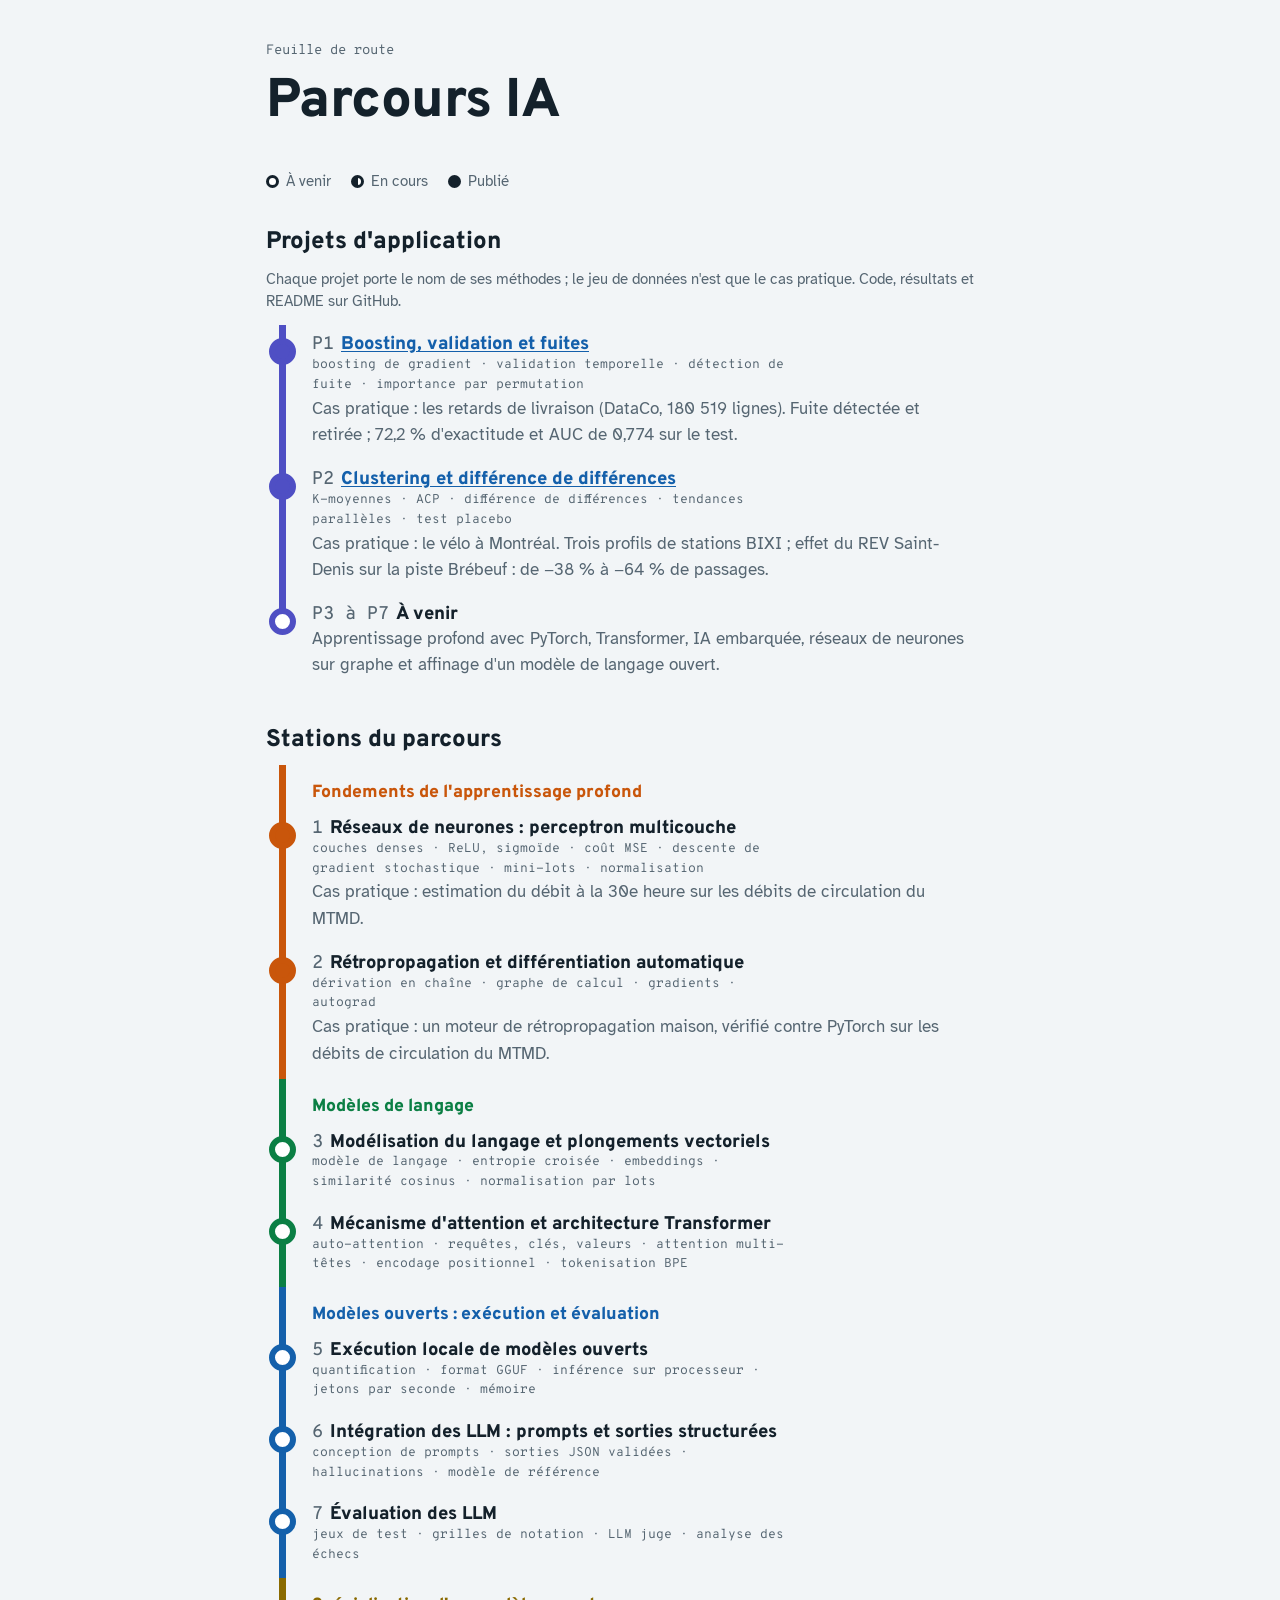
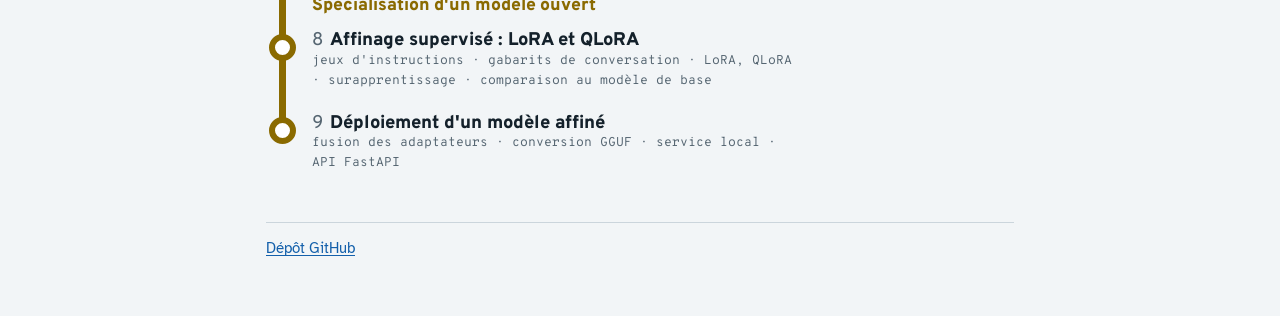
==== docs/index.html @ ceec2344 "Site : section Projets d'application (P1, P2) sur la page d'accueil" ====
<!doctype html>
<html lang="fr">
<head>
<meta charset="utf-8">
<meta name="viewport" content="width=device-width, initial-scale=1, viewport-fit=cover">
<title>Parcours IA d'Akram Bouznad</title>
<meta name="description" content="Feuille de route en intelligence artificielle : des réseaux de neurones à l'affinage d'un modèle de langage ouvert, avec des cas pratiques.">
<link rel="preconnect" href="https://fonts.googleapis.com">
<link rel="preconnect" href="https://fonts.gstatic.com" crossorigin>
<link rel="stylesheet" href="https://fonts.googleapis.com/css2?family=Atkinson+Hyperlegible:wght@400;700&family=Overpass:wght@800&family=Overpass+Mono:wght@500&display=swap">
<link rel="stylesheet" href="style.css">
</head>
<body>
<main class="page">
  <header>
    <p class="surtitre">Feuille de route</p>
    <h1>Parcours IA</h1>
  </header>

  <div class="legende">
    <span><i class="pastille"></i> À venir</span>
    <span><i class="pastille en-cours"></i> En cours</span>
    <span><i class="pastille publiee"></i> Publié</span>
  </div>

  <section class="bloc" aria-labelledby="projets-titre">
    <h2 id="projets-titre">Projets d'application</h2>
    <p class="note">Chaque projet porte le nom de ses méthodes ; le jeu de données n'est que le cas pratique. Code, résultats et README sur GitHub.</p>
    <ol class="plan">
      <li class="station ligne-projets publiee"><span class="point"></span>
        <h3><span class="numero">P1</span><a href="https://github.com/akrambouznad789-cyber/roadmap-ia/tree/main/projets/P1-boosting-validation">Boosting, validation et fuites</a></h3>
        <p class="notions">boosting de gradient · validation temporelle · détection de fuite · importance par permutation</p>
        <p>Cas pratique : les retards de livraison (DataCo, 180 519 lignes). Fuite détectée et retirée ; 72,2 % d'exactitude et AUC de 0,774 sur le test.</p>
      </li>
      <li class="station ligne-projets publiee"><span class="point"></span>
        <h3><span class="numero">P2</span><a href="https://github.com/akrambouznad789-cyber/roadmap-ia/tree/main/projets/P2-clustering-did">Clustering et différence de différences</a></h3>
        <p class="notions">K-moyennes · ACP · différence de différences · tendances parallèles · test placebo</p>
        <p>Cas pratique : le vélo à Montréal. Trois profils de stations BIXI ; effet du REV Saint-Denis sur la piste Brébeuf : de −38 % à −64 % de passages.</p>
      </li>
      <li class="station ligne-projets"><span class="point"></span>
        <h3><span class="numero">P3 à P7</span>À venir</h3>
        <p>Apprentissage profond avec PyTorch, Transformer, IA embarquée, réseaux de neurones sur graphe et affinage d'un modèle de langage ouvert.</p>
      </li>
    </ol>
  </section>

  <section class="bloc" aria-labelledby="stations-titre">
    <h2 id="stations-titre">Stations du parcours</h2>

  <ol class="plan">
    <li class="nom-ligne ligne-orange"><h2>Fondements de l'apprentissage profond</h2></li>
    <li class="station ligne-orange publiee"><span class="point"></span>
      <h3><span class="numero">1</span>Réseaux de neurones : perceptron multicouche</h3>
      <p class="notions">couches denses · ReLU, sigmoïde · coût MSE · descente de gradient stochastique · mini-lots · normalisation</p>
      <p>Cas pratique : estimation du débit à la 30e heure sur les débits de circulation du MTMD.</p>
    </li>
    <li class="station ligne-orange publiee"><span class="point"></span>
      <h3><span class="numero">2</span>Rétropropagation et différentiation automatique</h3>
      <p class="notions">dérivation en chaîne · graphe de calcul · gradients · autograd</p>
      <p>Cas pratique : un moteur de rétropropagation maison, vérifié contre PyTorch sur les débits de circulation du MTMD.</p>
    </li>

    <li class="nom-ligne ligne-verte"><h2>Modèles de langage</h2></li>
    <li class="station ligne-verte"><span class="point"></span>
      <h3><span class="numero">3</span>Modélisation du langage et plongements vectoriels</h3>
      <p class="notions">modèle de langage · entropie croisée · embeddings · similarité cosinus · normalisation par lots</p>
    </li>
    <li class="station ligne-verte"><span class="point"></span>
      <h3><span class="numero">4</span>Mécanisme d'attention et architecture Transformer</h3>
      <p class="notions">auto-attention · requêtes, clés, valeurs · attention multi-têtes · encodage positionnel · tokenisation BPE</p>
    </li>

    <li class="nom-ligne ligne-bleue"><h2>Modèles ouverts : exécution et évaluation</h2></li>
    <li class="station ligne-bleue"><span class="point"></span>
      <h3><span class="numero">5</span>Exécution locale de modèles ouverts</h3>
      <p class="notions">quantification · format GGUF · inférence sur processeur · jetons par seconde · mémoire</p>
    </li>
    <li class="station ligne-bleue"><span class="point"></span>
      <h3><span class="numero">6</span>Intégration des LLM : prompts et sorties structurées</h3>
      <p class="notions">conception de prompts · sorties JSON validées · hallucinations · modèle de référence</p>
    </li>
    <li class="station ligne-bleue"><span class="point"></span>
      <h3><span class="numero">7</span>Évaluation des LLM</h3>
      <p class="notions">jeux de test · grilles de notation · LLM juge · analyse des échecs</p>
    </li>

    <li class="nom-ligne ligne-jaune"><h2>Spécialisation d'un modèle ouvert</h2></li>
    <li class="station ligne-jaune"><span class="point"></span>
      <h3><span class="numero">8</span>Affinage supervisé : LoRA et QLoRA</h3>
      <p class="notions">jeux d'instructions · gabarits de conversation · LoRA, QLoRA · surapprentissage · comparaison au modèle de base</p>
    </li>
    <li class="station ligne-jaune"><span class="point"></span>
      <h3><span class="numero">9</span>Déploiement d'un modèle affiné</h3>
      <p class="notions">fusion des adaptateurs · conversion GGUF · service local · API FastAPI</p>
    </li>
  </ol>
  </section>

  <footer>
    <p><a href="https://github.com/akrambouznad789-cyber/roadmap-ia">Dépôt GitHub</a></p>
  </footer>
</main>
</body>
</html>
---- docs/style.css ----
/* Un plan de métro vertical : chaque station est une parcelle, chaque ligne une famille de notions. */
:root {
  --fond: #F2F5F7;
  --surface: #FFFFFF;
  --encre: #14212B;
  --discret: #566672;
  --filet: #CBD5DC;
  --ligne-depart: #566672;
  --ligne-orange: #C9560B;
  --ligne-verte: #0B7F44;
  --ligne-bleue: #1460AB;
  --ligne-jaune: #8A6A00;
  --ligne-projets: #4F4FC4;
  --titre: "Overpass", "Arial Narrow", Arial, sans-serif;
  --texte: "Atkinson Hyperlegible", "Segoe UI", Arial, sans-serif;
  --chasse-fixe: "Overpass Mono", Consolas, monospace;
  /* Deux séries de graphique, validées pour les daltonismes dans les deux thèmes. */
  --serie-1: #1460AB;
  --serie-2: #C9560B;
  color-scheme: light;
}
@media (prefers-color-scheme: dark) {
  :root {
    --fond: #0F171D;
    --surface: #18232B;
    --encre: #E7EEF2;
    --discret: #A1B1BC;
    --filet: #33434F;
    --ligne-depart: #A1B1BC;
    --ligne-orange: #F08A3E;
    --ligne-verte: #3FBF7F;
    --ligne-bleue: #6AA9E9;
    --ligne-jaune: #D9B341;
    --ligne-projets: #9C9CF2;
    --serie-1: #5592D2;
    --serie-2: #D97628;
    color-scheme: dark;
  }
}
* { box-sizing: border-box; }
body {
  margin: 0;
  background: var(--fond);
  color: var(--encre);
  font-family: var(--texte);
  font-size: 17px;
  line-height: 1.55;
}
.page {
  max-width: 780px;
  margin: 0 auto;
  padding: 40px max(16px, env(safe-area-inset-right, 0px)) 56px max(16px, env(safe-area-inset-left, 0px));
  display: grid;
  gap: 36px;
}
.page > * { min-width: 0; }
h1, h2, h3 { font-family: var(--titre); font-weight: 800; line-height: 1.12; margin: 0; text-wrap: balance; }
h1 { font-size: clamp(2.3rem, 7vw, 3.4rem); letter-spacing: -0.01em; }
h2 { font-size: 1.5rem; }
h3 { font-size: 1.15rem; }
p { margin: 0; }
a { color: var(--ligne-bleue); text-underline-offset: 2px; }
a:focus-visible { outline: 3px solid var(--ligne-bleue); outline-offset: 2px; }
header { display: grid; gap: 12px; }
.surtitre { font-family: var(--chasse-fixe); font-size: 0.85rem; color: var(--discret); }
.chapeau { font-size: 1.18rem; max-width: 60ch; }

.legende { display: flex; flex-wrap: wrap; gap: 8px 20px; color: var(--discret); font-size: 0.92rem; }
.legende span { display: inline-flex; gap: 7px; align-items: center; }
.pastille { width: 13px; height: 13px; border-radius: 50%; border: 3px solid var(--encre); background: var(--surface); }
.pastille.en-cours { background: linear-gradient(90deg, var(--encre) 50%, var(--surface) 50%); }
.pastille.publiee { background: var(--encre); }

.plan { list-style: none; margin: 0; padding: 0; }
.plan li { position: relative; padding-left: 46px; --ligne: var(--ligne-depart); }
.plan li::before { content: ""; position: absolute; left: 13px; top: 0; bottom: 0; width: 7px; background: var(--ligne); }
.plan li:last-child::before { bottom: auto; height: 26px; }
.plan .ligne-orange { --ligne: var(--ligne-orange); }
.plan .ligne-verte { --ligne: var(--ligne-verte); }
.plan .ligne-bleue { --ligne: var(--ligne-bleue); }
.plan .ligne-jaune { --ligne: var(--ligne-jaune); }
.plan .ligne-projets { --ligne: var(--ligne-projets); }
.bloc { display: grid; gap: 12px; }
.nom-ligne { padding-block: 18px 6px; }
.nom-ligne h2 { font-size: 1.1rem; color: var(--ligne); }
.station { padding-block: 10px 12px; }
.point {
  position: absolute; left: 3px; top: 13px; width: 27px; height: 27px;
  border-radius: 50%; border: 6px solid var(--ligne); background: var(--surface);
}
.station.en-cours .point { background: linear-gradient(90deg, var(--ligne) 50%, var(--surface) 50%); }
.station.publiee .point { background: var(--ligne); }
.numero { font-family: var(--chasse-fixe); font-weight: 500; color: var(--discret); margin-right: 7px; }
.station p { color: var(--discret); max-width: 60ch; }
.etat { font-family: var(--chasse-fixe); font-size: 0.78rem; }
.station .notions { font-family: var(--chasse-fixe); font-size: 0.8rem; }

.parcelle section { display: grid; gap: 10px; }
.parcelle section > * { min-width: 0; }
.parcelle h2 .numero { font-size: 1rem; }
.parcelle h3 { margin-top: 10px; }

/* Composants des pages de parcelle : figures, graphiques, tableaux, encadrés. */
figure { margin: 0; display: grid; gap: 8px; min-width: 0; }
figcaption, .note { color: var(--discret); font-size: 0.92rem; }
.defile { overflow-x: auto; }
.defile svg { display: block; width: 100%; min-width: 520px; height: auto; color: var(--encre); }
.svg-texte { font-family: var(--chasse-fixe); font-size: 13px; fill: currentColor; }
.svg-titre { font-family: var(--titre); font-weight: 800; font-size: 15px; fill: currentColor; }
.boite { fill: var(--surface); stroke: var(--discret); stroke-width: 1.2; }
.fleche { stroke: var(--discret); stroke-width: 1.5; }
.pointe { fill: var(--discret); }
.grille { stroke: var(--filet); stroke-width: 1; }
.barre { fill: var(--ligne-bleue); }
.courbe-serie-1, .courbe-serie-2 { fill: none; stroke-width: 2; }
.courbe-serie-1 { stroke: var(--serie-1); }
.courbe-serie-2 { stroke: var(--serie-2); stroke-dasharray: 6 4; }
.point-serie-1, .point-serie-2 { stroke: var(--fond); stroke-width: 2; }
.point-serie-1 { fill: var(--serie-1); }
.point-serie-2 { fill: var(--serie-2); }
.legende i.serie-1, .legende i.serie-2 { width: 18px; height: 3px; border-radius: 2px; }
.legende i.serie-1 { background: var(--serie-1); }
.legende i.serie-2 { background: repeating-linear-gradient(90deg, var(--serie-2) 0 6px, transparent 6px 10px); }
.bascule { display: flex; flex-wrap: wrap; gap: 8px; }
.bascule button { font: inherit; font-size: 0.95rem; padding: 6px 14px; border: 1px solid var(--filet); border-radius: 4px; background: var(--surface); color: var(--encre); cursor: pointer; }
.bascule button[aria-pressed="true"] { background: var(--encre); color: var(--fond); border-color: var(--encre); }
.bascule button:focus-visible, details summary:focus-visible { outline: 3px solid var(--ligne-bleue); outline-offset: 2px; }
.tableau { width: 100%; border-collapse: collapse; font-size: 0.95rem; }
.tableau th { font-family: var(--chasse-fixe); font-weight: 500; font-size: 0.8rem; color: var(--discret); text-align: left; padding: 5px 12px 5px 0; border-bottom: 1px solid var(--filet); }
.tableau td { padding: 6px 12px 6px 0; border-bottom: 1px solid var(--filet); }
.tableau .nombre { text-align: right; font-variant-numeric: tabular-nums; white-space: nowrap; }
.encadre { background: var(--surface); border: 1px solid var(--filet); border-radius: 4px; padding: 13px 15px; display: grid; gap: 8px; }
.etiquette { font-family: var(--chasse-fixe); font-size: 0.8rem; color: var(--discret); text-transform: uppercase; letter-spacing: 0.05em; }
code { font-family: var(--chasse-fixe); font-size: 0.9em; overflow-wrap: anywhere; }
details summary { cursor: pointer; color: var(--ligne-bleue); }
.retour { font-size: 0.95rem; }
footer { color: var(--discret); font-size: 0.92rem; border-top: 1px solid var(--filet); padding-top: 14px; display: grid; gap: 6px; }
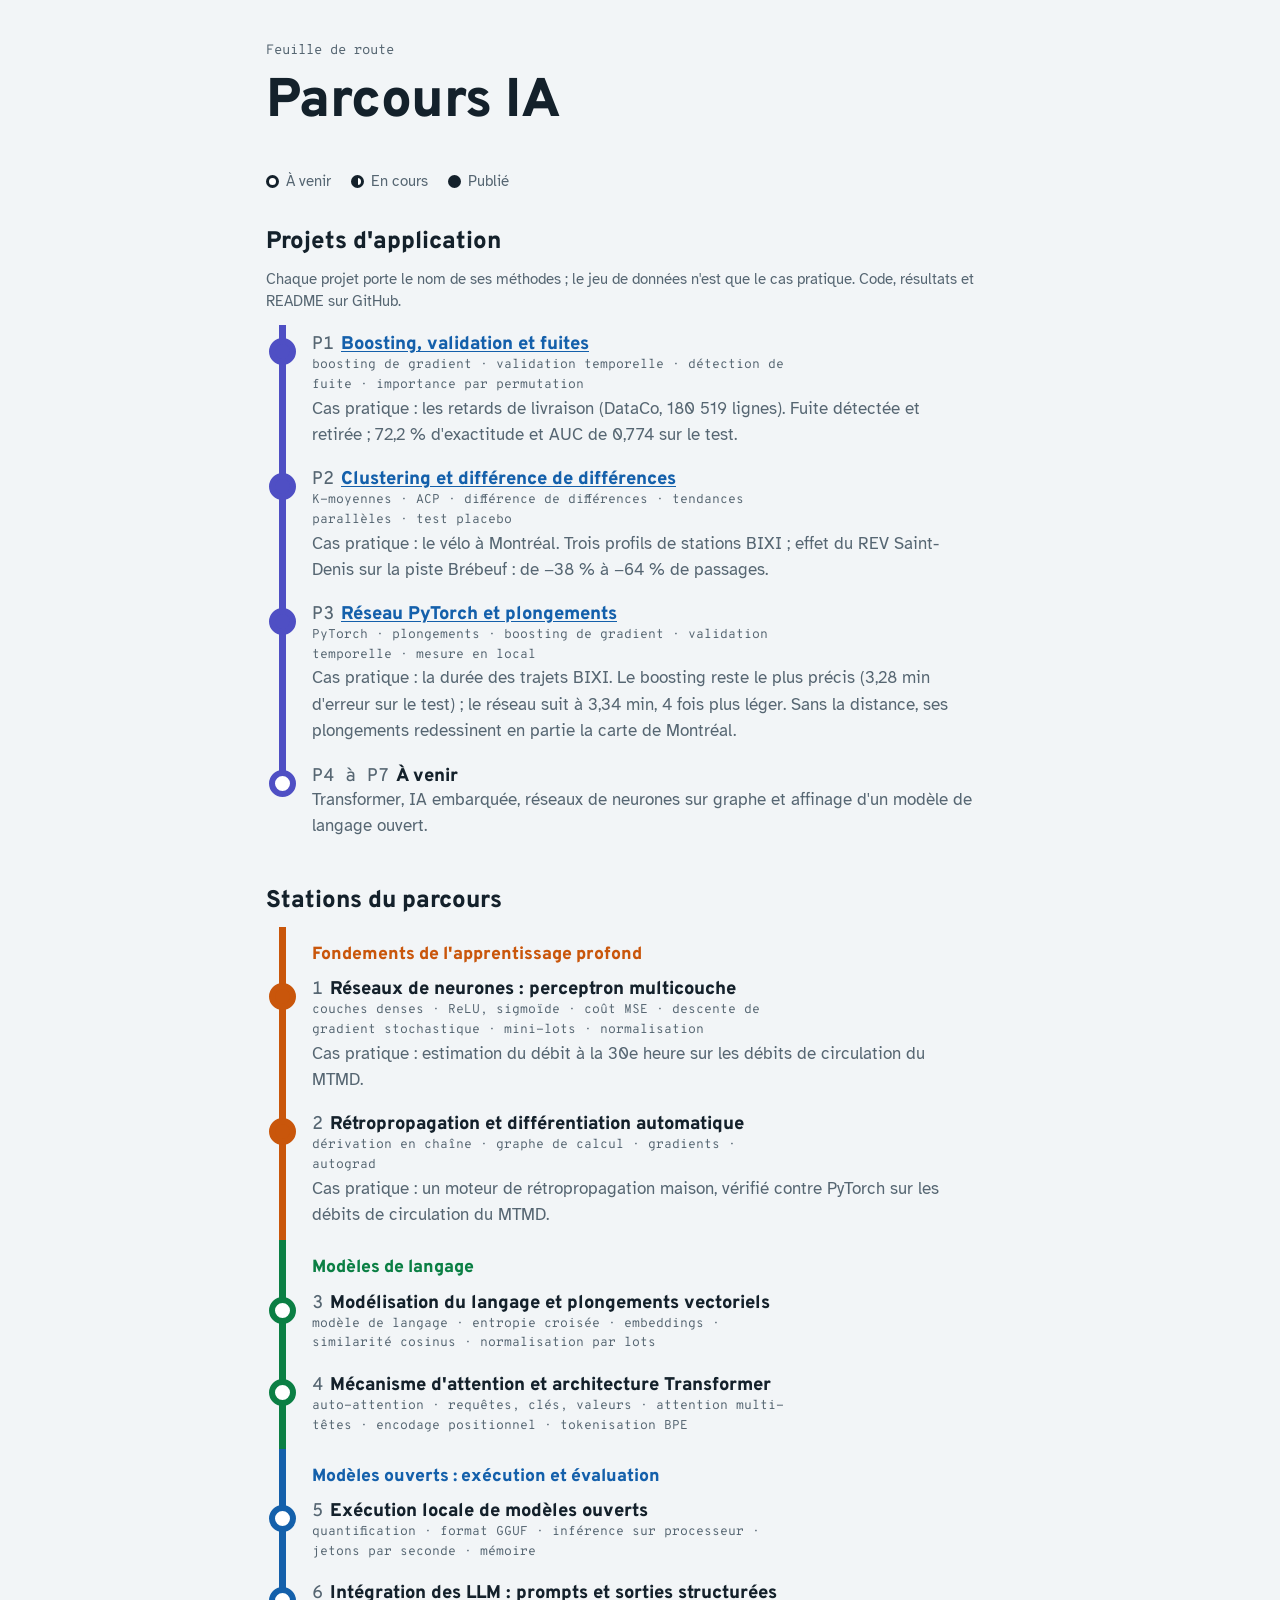
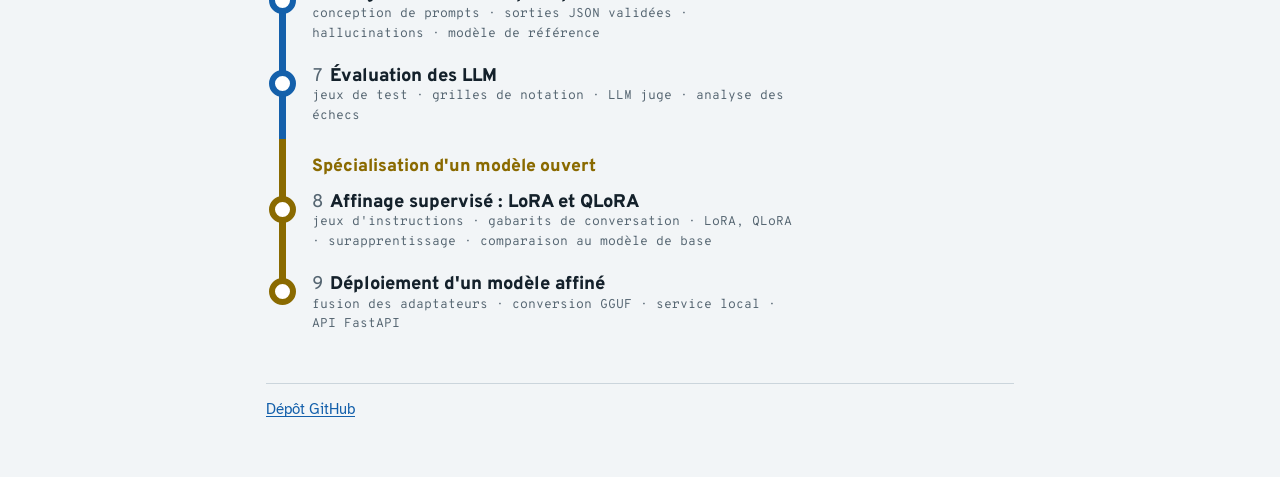
==== commit 7be429fb: "P3 : réseau PyTorch et plongements sur la durée des trajets BIXI Durée des trajets BIXI 2025 : règle" ====
--- a/docs/index.html
+++ b/docs/index.html
@@ -37,9 +37,14 @@
         <p class="notions">K-moyennes · ACP · différence de différences · tendances parallèles · test placebo</p>
         <p>Cas pratique : le vélo à Montréal. Trois profils de stations BIXI ; effet du REV Saint-Denis sur la piste Brébeuf : de −38 % à −64 % de passages.</p>
       </li>
+      <li class="station ligne-projets publiee"><span class="point"></span>
+        <h3><span class="numero">P3</span><a href="https://github.com/akrambouznad789-cyber/roadmap-ia/tree/main/projets/P3-pytorch-plongements">Réseau PyTorch et plongements</a></h3>
+        <p class="notions">PyTorch · plongements · boosting de gradient · validation temporelle · mesure en local</p>
+        <p>Cas pratique : la durée des trajets BIXI. Le boosting reste le plus précis (3,28 min d'erreur sur le test) ; le réseau suit à 3,34 min, 4 fois plus léger. Sans la distance, ses plongements redessinent en partie la carte de Montréal.</p>
+      </li>
       <li class="station ligne-projets"><span class="point"></span>
-        <h3><span class="numero">P3 à P7</span>À venir</h3>
-        <p>Apprentissage profond avec PyTorch, Transformer, IA embarquée, réseaux de neurones sur graphe et affinage d'un modèle de langage ouvert.</p>
+        <h3><span class="numero">P4 à P7</span>À venir</h3>
+        <p>Transformer, IA embarquée, réseaux de neurones sur graphe et affinage d'un modèle de langage ouvert.</p>
       </li>
     </ol>
   </section>
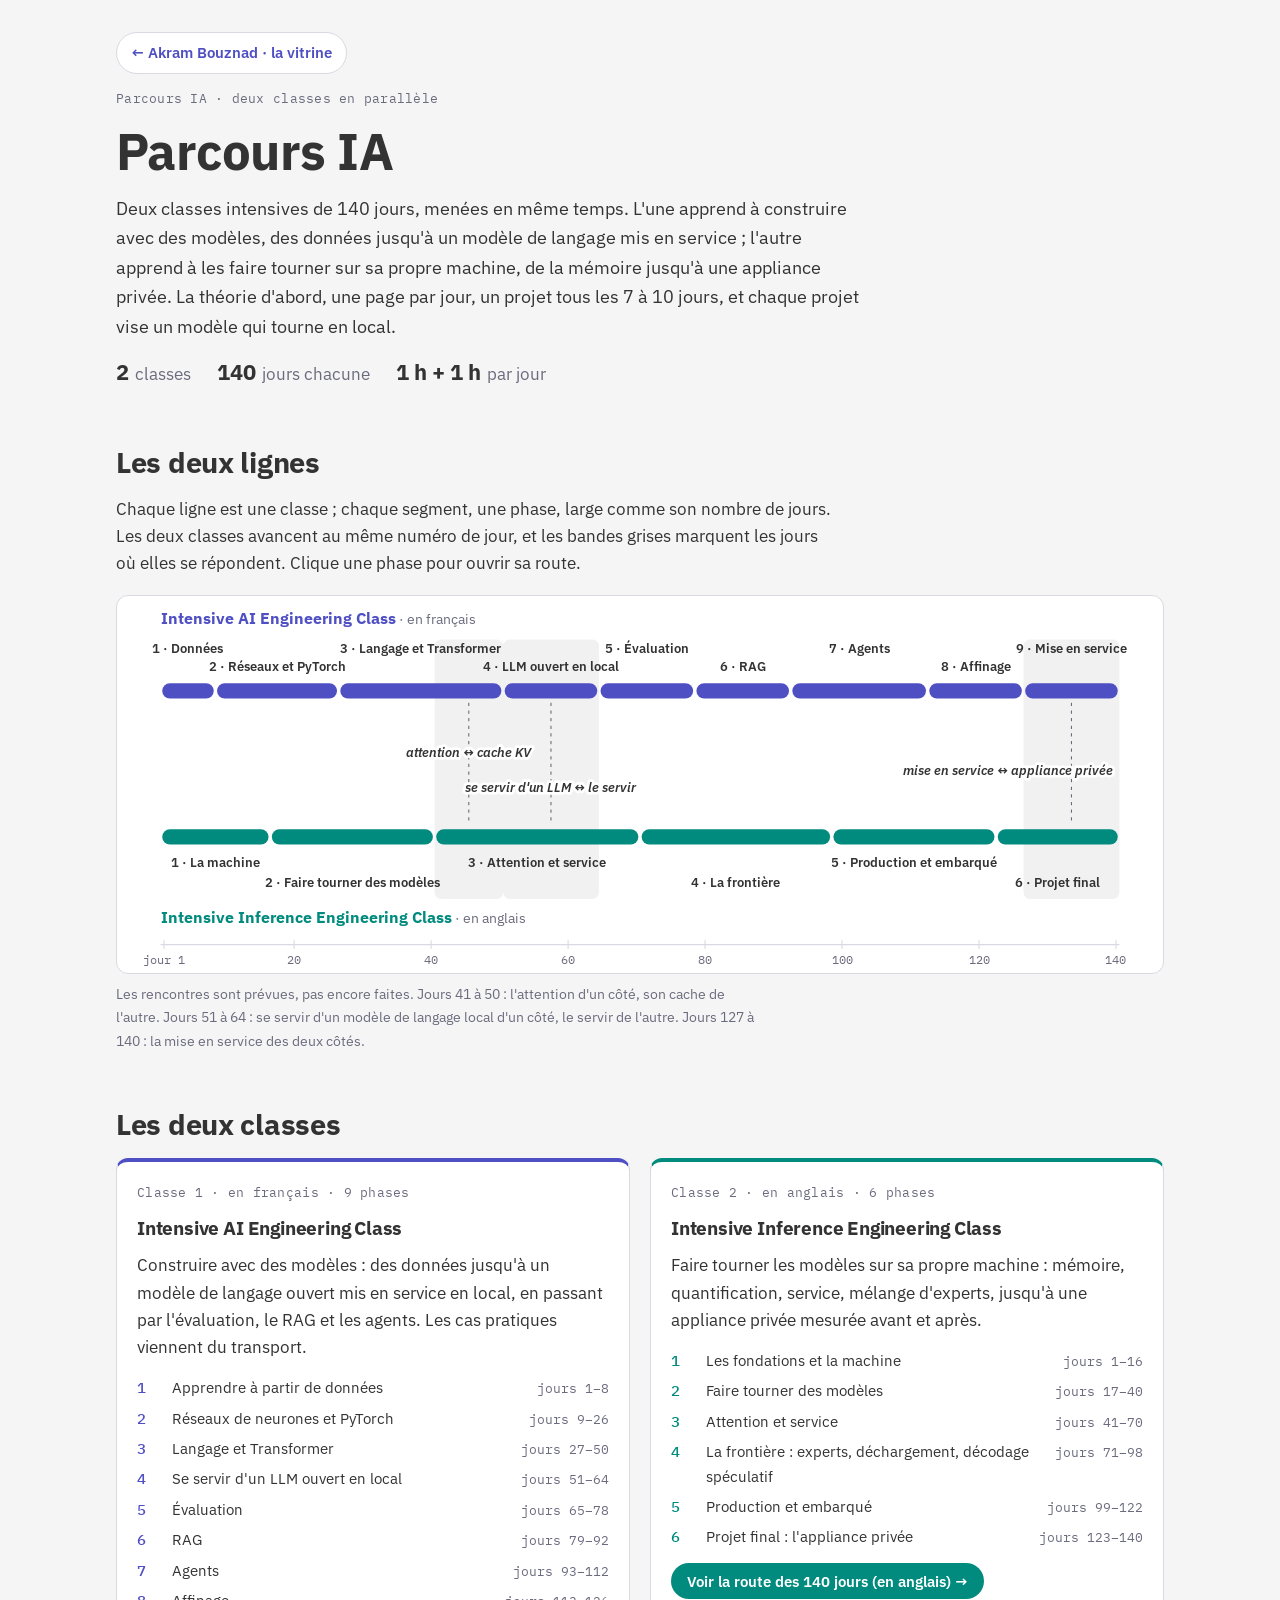
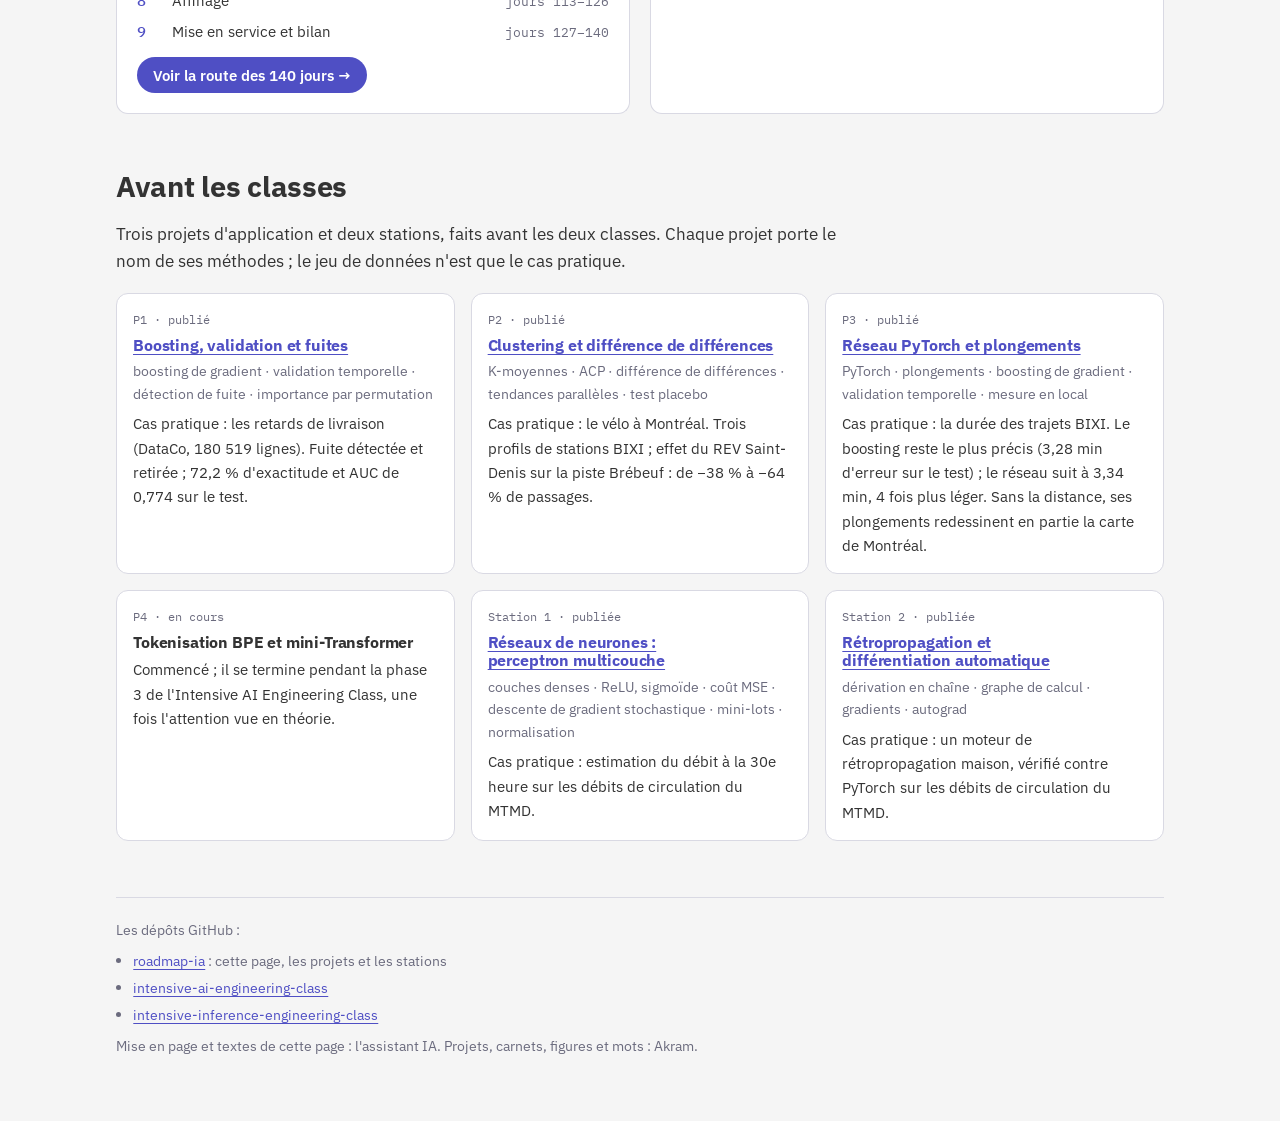
==== commit c5d9aff5: "Hub page for the two intensive classes, link to the showcase site, push guard that checks the target" ====
--- a/docs/index.html
+++ b/docs/index.html
@@ -3,107 +3,344 @@
 <head>
 <meta charset="utf-8">
 <meta name="viewport" content="width=device-width, initial-scale=1, viewport-fit=cover">
-<title>Parcours IA d'Akram Bouznad</title>
-<meta name="description" content="Feuille de route en intelligence artificielle : des réseaux de neurones à l'affinage d'un modèle de langage ouvert, avec des cas pratiques.">
+<title>Parcours IA</title>
+<meta name="description" content="Deux classes intensives de 140 jours menées en parallèle : construire avec des modèles d'IA, et les faire tourner sur sa propre machine. La théorie d'abord, une page par jour.">
 <link rel="preconnect" href="https://fonts.googleapis.com">
 <link rel="preconnect" href="https://fonts.gstatic.com" crossorigin>
-<link rel="stylesheet" href="https://fonts.googleapis.com/css2?family=Atkinson+Hyperlegible:wght@400;700&family=Overpass:wght@800&family=Overpass+Mono:wght@500&display=swap">
-<link rel="stylesheet" href="style.css">
+<link rel="stylesheet" href="https://fonts.googleapis.com/css2?family=IBM+Plex+Mono:wght@400;500&family=IBM+Plex+Sans:wght@400;600;700&display=swap">
+<style>
+/* Page d'accueil du parcours : deux lignes parallèles, une par classe, comme la ligne de l'atlas.
+   Charte « Quiet Light indigo » ; la classe IA prend l'indigo (série 1), la classe Inférence la sarcelle (série 3). */
+:root {
+  --fond: #F5F5F5; --surface: #FFFFFF; --texte: #333333; --secondaire: #6B6B7E; --filet: #D9D9E3;
+  --accent: #4F4FC4; --ia: #4F4FC4; --inference: #008B7E;
+  --police-texte: "IBM Plex Sans", "Segoe UI", system-ui, sans-serif;
+  --police-code: "IBM Plex Mono", ui-monospace, Consolas, monospace;
+  color-scheme: light;
+}
+@media (prefers-color-scheme: dark) {
+  :root:not([data-theme="light"]) {
+    --fond: #1C1C24; --surface: #262632; --texte: #E6E6EE; --secondaire: #A3A3B5; --filet: #3A3A4A;
+    --accent: #9C9CF2; --ia: #7C7CE8; --inference: #2FA898; color-scheme: dark;
+  }
+}
+:root[data-theme="dark"] {
+  --fond: #1C1C24; --surface: #262632; --texte: #E6E6EE; --secondaire: #A3A3B5; --filet: #3A3A4A;
+  --accent: #9C9CF2; --ia: #7C7CE8; --inference: #2FA898; color-scheme: dark;
+}
+* { box-sizing: border-box; }
+body { margin: 0; background: var(--fond); color: var(--texte); font-family: var(--police-texte); font-size: 17px; line-height: 1.6; }
+.accueil {
+  max-width: 1080px; margin: 0 auto; display: grid; gap: 56px;
+  padding-left: max(16px, env(safe-area-inset-left, 0px)); padding-right: max(16px, env(safe-area-inset-right, 0px)); padding-block: 32px 64px;
+}
+.accueil > * { min-width: 0; }
+h1, h2, h3 { margin: 0; line-height: 1.12; text-wrap: balance; letter-spacing: -0.01em; }
+h1 { font-size: clamp(2.2rem, 5vw, 3.2rem); font-weight: 700; }
+h2 { font-size: clamp(1.4rem, 2.6vw, 1.8rem); font-weight: 700; }
+h3 { font-size: 1.2rem; font-weight: 700; }
+p, ol, ul { margin: 0; }
+a { color: var(--accent); text-underline-offset: 3px; }
+a:focus-visible { outline: 3px solid var(--accent); outline-offset: 2px; }
+section { display: grid; gap: 18px; }
+section > * { min-width: 0; }
+.surtitre { font-family: var(--police-code); font-size: 0.82rem; color: var(--secondaire); letter-spacing: 0.02em; }
+.entete { display: grid; gap: 14px; }
+.liens-haut a {
+  display: inline-flex; align-items: center; min-height: 40px; padding: 8px 14px; border-radius: 999px;
+  border: 1px solid var(--filet); background: var(--surface); font-weight: 600; font-size: 0.92rem; text-decoration: none;
+}
+.chapeau { font-size: 1.15rem; max-width: 68ch; }
+.faits { display: flex; flex-wrap: wrap; gap: 6px 26px; color: var(--secondaire); }
+.faits b { color: var(--texte); font-size: 1.35rem; font-weight: 700; margin-right: 6px; font-variant-numeric: tabular-nums; }
+.explication { max-width: 72ch; }
+
+/* Les deux lignes : un schéma qui défile de côté sur téléphone plutôt que de rétrécir. */
+.carte-lignes { margin: 0; display: grid; gap: 8px; }
+.defilant { overflow-x: auto; border: 1px solid var(--filet); border-radius: 12px; background: var(--surface); }
+#deux-lignes { display: block; width: 100%; min-width: 860px; height: auto; }
+figcaption { color: var(--secondaire); font-size: 0.9rem; max-width: 80ch; }
+.zone { fill: color-mix(in oklab, var(--texte) 6%, var(--surface)); }
+.segment { stroke: none; }
+.segment.ia { fill: var(--ia); }
+.segment.inference { fill: var(--inference); }
+#deux-lignes a:hover .segment, #deux-lignes a:focus-visible .segment { stroke: var(--texte); stroke-width: 2; }
+#deux-lignes a { outline: none; }
+.titre-ligne { font: 700 15px var(--police-texte); }
+.titre-ligne.ia { fill: var(--ia); }
+.titre-ligne.inference { fill: var(--inference); }
+.langue { font: 400 13px var(--police-texte); fill: var(--secondaire); }
+.etiquette { font: 600 12px var(--police-texte); fill: var(--texte); }
+.rencontre { font: italic 600 12px var(--police-texte); fill: var(--texte); paint-order: stroke; stroke: var(--surface); stroke-width: 5px; stroke-linejoin: round; }
+.trait-rencontre { stroke: var(--secondaire); stroke-width: 1; stroke-dasharray: 3 4; }
+.axe { stroke: var(--filet); stroke-width: 1; }
+.axe-texte { font: 400 11px var(--police-code); fill: var(--secondaire); }
+
+/* Les deux classes */
+.classes { display: grid; grid-template-columns: repeat(2, minmax(0, 1fr)); gap: 20px; }
+.classe {
+  background: var(--surface); border: 1px solid var(--filet); border-top: 4px solid var(--couleur);
+  border-radius: 12px; padding: 20px; display: grid; gap: 14px; align-content: start;
+}
+.classe.ia { --couleur: var(--ia); }
+.classe.inference { --couleur: var(--inference); }
+.phases-carte { list-style: none; padding: 0; display: grid; gap: 6px; font-size: 0.95rem; }
+.phases-carte li { display: grid; grid-template-columns: 1.8em minmax(0, 1fr) auto; gap: 8px; align-items: baseline; }
+.phases-carte .num { font-family: var(--police-code); font-weight: 500; color: var(--couleur); }
+.phases-carte .jours { font-family: var(--police-code); font-size: 0.8rem; color: var(--secondaire); white-space: nowrap; }
+.bouton-classe {
+  justify-self: start; font: 600 0.95rem/1 var(--police-texte); padding: 11px 16px 10px; border-radius: 999px;
+  background: var(--couleur); color: var(--surface); text-decoration: none;
+}
+.bouton-classe:hover { filter: brightness(1.08); }
+
+/* Avant les classes */
+.avant { list-style: none; padding: 0; display: grid; grid-template-columns: repeat(auto-fit, minmax(290px, 1fr)); gap: 16px; }
+.avant li { background: var(--surface); border: 1px solid var(--filet); border-radius: 12px; padding: 16px; display: grid; gap: 6px; align-content: start; }
+.avant .etat { font-family: var(--police-code); font-size: 0.78rem; color: var(--secondaire); }
+.avant h3 { font-size: 1.02rem; }
+.avant .notions { font-size: 0.88rem; color: var(--secondaire); }
+.avant p { font-size: 0.95rem; }
+
+footer { display: grid; gap: 8px; color: var(--secondaire); font-size: 0.9rem; border-top: 1px solid var(--filet); padding-top: 20px; }
+footer ul { padding-left: 1.2em; display: grid; gap: 4px; }
+
+@media (max-width: 760px) {
+  .classes { grid-template-columns: minmax(0, 1fr); }
+  .accueil { gap: 44px; }
+}
+@media (prefers-reduced-motion: reduce) { * { transition: none !important; } }
+</style>
 </head>
 <body>
-<main class="page">
-  <header>
-    <p class="surtitre">Feuille de route</p>
+<main class="accueil">
+  <header class="entete">
+    <p class="liens-haut"><a href="https://akrambouznad789-cyber.github.io/">← Akram Bouznad · la vitrine</a></p>
+    <p class="surtitre">Parcours IA · deux classes en parallèle</p>
     <h1>Parcours IA</h1>
+    <p class="chapeau">Deux classes intensives de 140 jours, menées en même temps. L'une apprend à construire avec des modèles, des données jusqu'à un modèle de langage mis en service ; l'autre apprend à les faire tourner sur sa propre machine, de la mémoire jusqu'à une appliance privée. La théorie d'abord, une page par jour, un projet tous les 7 à 10 jours, et chaque projet vise un modèle qui tourne en local.</p>
+    <p class="faits"><span><b>2</b>classes</span><span><b>140</b>jours chacune</span><span><b>1 h + 1 h</b>par jour</span></p>
   </header>
 
-  <div class="legende">
-    <span><i class="pastille"></i> À venir</span>
-    <span><i class="pastille en-cours"></i> En cours</span>
-    <span><i class="pastille publiee"></i> Publié</span>
-  </div>
-
-  <section class="bloc" aria-labelledby="projets-titre">
-    <h2 id="projets-titre">Projets d'application</h2>
-    <p class="note">Chaque projet porte le nom de ses méthodes ; le jeu de données n'est que le cas pratique. Code, résultats et README sur GitHub.</p>
-    <ol class="plan">
-      <li class="station ligne-projets publiee"><span class="point"></span>
-        <h3><span class="numero">P1</span><a href="https://github.com/akrambouznad789-cyber/roadmap-ia/tree/main/projets/P1-boosting-validation">Boosting, validation et fuites</a></h3>
+  <section aria-labelledby="lignes-titre">
+    <h2 id="lignes-titre">Les deux lignes</h2>
+    <p class="explication">Chaque ligne est une classe ; chaque segment, une phase, large comme son nombre de jours. Les deux classes avancent au même numéro de jour, et les bandes grises marquent les jours où elles se répondent. Clique une phase pour ouvrir sa route.</p>
+    <figure class="carte-lignes">
+      <div class="defilant">
+        <svg id="deux-lignes" viewBox="0 0 960 346" role="group" aria-label="Les deux classes sur 140 jours, phase par phase, avec leurs trois rencontres prévues"></svg>
+      </div>
+      <figcaption>Les rencontres sont prévues, pas encore faites. Jours 41 à 50 : l'attention d'un côté, son cache de l'autre. Jours 51 à 64 : se servir d'un modèle de langage local d'un côté, le servir de l'autre. Jours 127 à 140 : la mise en service des deux côtés.</figcaption>
+    </figure>
+  </section>
+
+  <section aria-labelledby="classes-titre">
+    <h2 id="classes-titre">Les deux classes</h2>
+    <div class="classes" id="classes"></div>
+  </section>
+
+  <section aria-labelledby="avant-titre">
+    <h2 id="avant-titre">Avant les classes</h2>
+    <p class="explication">Trois projets d'application et deux stations, faits avant les deux classes. Chaque projet porte le nom de ses méthodes ; le jeu de données n'est que le cas pratique.</p>
+    <ul class="avant">
+      <li>
+        <p class="etat">P1 · publié</p>
+        <h3><a href="https://github.com/akrambouznad789-cyber/roadmap-ia/tree/main/projets/P1-boosting-validation">Boosting, validation et fuites</a></h3>
         <p class="notions">boosting de gradient · validation temporelle · détection de fuite · importance par permutation</p>
         <p>Cas pratique : les retards de livraison (DataCo, 180 519 lignes). Fuite détectée et retirée ; 72,2 % d'exactitude et AUC de 0,774 sur le test.</p>
       </li>
-      <li class="station ligne-projets publiee"><span class="point"></span>
-        <h3><span class="numero">P2</span><a href="https://github.com/akrambouznad789-cyber/roadmap-ia/tree/main/projets/P2-clustering-did">Clustering et différence de différences</a></h3>
+      <li>
+        <p class="etat">P2 · publié</p>
+        <h3><a href="https://github.com/akrambouznad789-cyber/roadmap-ia/tree/main/projets/P2-clustering-did">Clustering et différence de différences</a></h3>
         <p class="notions">K-moyennes · ACP · différence de différences · tendances parallèles · test placebo</p>
         <p>Cas pratique : le vélo à Montréal. Trois profils de stations BIXI ; effet du REV Saint-Denis sur la piste Brébeuf : de −38 % à −64 % de passages.</p>
       </li>
-      <li class="station ligne-projets publiee"><span class="point"></span>
-        <h3><span class="numero">P3</span><a href="https://github.com/akrambouznad789-cyber/roadmap-ia/tree/main/projets/P3-pytorch-plongements">Réseau PyTorch et plongements</a></h3>
+      <li>
+        <p class="etat">P3 · publié</p>
+        <h3><a href="https://github.com/akrambouznad789-cyber/roadmap-ia/tree/main/projets/P3-pytorch-plongements">Réseau PyTorch et plongements</a></h3>
         <p class="notions">PyTorch · plongements · boosting de gradient · validation temporelle · mesure en local</p>
         <p>Cas pratique : la durée des trajets BIXI. Le boosting reste le plus précis (3,28 min d'erreur sur le test) ; le réseau suit à 3,34 min, 4 fois plus léger. Sans la distance, ses plongements redessinent en partie la carte de Montréal.</p>
       </li>
-      <li class="station ligne-projets"><span class="point"></span>
-        <h3><span class="numero">P4 à P7</span>À venir</h3>
-        <p>Transformer, IA embarquée, réseaux de neurones sur graphe et affinage d'un modèle de langage ouvert.</p>
-      </li>
-    </ol>
+      <li>
+        <p class="etat">P4 · en cours</p>
+        <h3>Tokenisation BPE et mini-Transformer</h3>
+        <p>Commencé ; il se termine pendant la phase 3 de l'Intensive AI Engineering Class, une fois l'attention vue en théorie.</p>
+      </li>
+      <li>
+        <p class="etat">Station 1 · publiée</p>
+        <h3><a href="parcelles/01-reseau-neurones/">Réseaux de neurones : perceptron multicouche</a></h3>
+        <p class="notions">couches denses · ReLU, sigmoïde · coût MSE · descente de gradient stochastique · mini-lots · normalisation</p>
+        <p>Cas pratique : estimation du débit à la 30e heure sur les débits de circulation du MTMD.</p>
+      </li>
+      <li>
+        <p class="etat">Station 2 · publiée</p>
+        <h3><a href="parcelles/02-retropropagation/">Rétropropagation et différentiation automatique</a></h3>
+        <p class="notions">dérivation en chaîne · graphe de calcul · gradients · autograd</p>
+        <p>Cas pratique : un moteur de rétropropagation maison, vérifié contre PyTorch sur les débits de circulation du MTMD.</p>
+      </li>
+    </ul>
   </section>
 
-  <section class="bloc" aria-labelledby="stations-titre">
-    <h2 id="stations-titre">Stations du parcours</h2>
-
-  <ol class="plan">
-    <li class="nom-ligne ligne-orange"><h2>Fondements de l'apprentissage profond</h2></li>
-    <li class="station ligne-orange publiee"><span class="point"></span>
-      <h3><span class="numero">1</span>Réseaux de neurones : perceptron multicouche</h3>
-      <p class="notions">couches denses · ReLU, sigmoïde · coût MSE · descente de gradient stochastique · mini-lots · normalisation</p>
-      <p>Cas pratique : estimation du débit à la 30e heure sur les débits de circulation du MTMD.</p>
-    </li>
-    <li class="station ligne-orange publiee"><span class="point"></span>
-      <h3><span class="numero">2</span>Rétropropagation et différentiation automatique</h3>
-      <p class="notions">dérivation en chaîne · graphe de calcul · gradients · autograd</p>
-      <p>Cas pratique : un moteur de rétropropagation maison, vérifié contre PyTorch sur les débits de circulation du MTMD.</p>
-    </li>
-
-    <li class="nom-ligne ligne-verte"><h2>Modèles de langage</h2></li>
-    <li class="station ligne-verte"><span class="point"></span>
-      <h3><span class="numero">3</span>Modélisation du langage et plongements vectoriels</h3>
-      <p class="notions">modèle de langage · entropie croisée · embeddings · similarité cosinus · normalisation par lots</p>
-    </li>
-    <li class="station ligne-verte"><span class="point"></span>
-      <h3><span class="numero">4</span>Mécanisme d'attention et architecture Transformer</h3>
-      <p class="notions">auto-attention · requêtes, clés, valeurs · attention multi-têtes · encodage positionnel · tokenisation BPE</p>
-    </li>
-
-    <li class="nom-ligne ligne-bleue"><h2>Modèles ouverts : exécution et évaluation</h2></li>
-    <li class="station ligne-bleue"><span class="point"></span>
-      <h3><span class="numero">5</span>Exécution locale de modèles ouverts</h3>
-      <p class="notions">quantification · format GGUF · inférence sur processeur · jetons par seconde · mémoire</p>
-    </li>
-    <li class="station ligne-bleue"><span class="point"></span>
-      <h3><span class="numero">6</span>Intégration des LLM : prompts et sorties structurées</h3>
-      <p class="notions">conception de prompts · sorties JSON validées · hallucinations · modèle de référence</p>
-    </li>
-    <li class="station ligne-bleue"><span class="point"></span>
-      <h3><span class="numero">7</span>Évaluation des LLM</h3>
-      <p class="notions">jeux de test · grilles de notation · LLM juge · analyse des échecs</p>
-    </li>
-
-    <li class="nom-ligne ligne-jaune"><h2>Spécialisation d'un modèle ouvert</h2></li>
-    <li class="station ligne-jaune"><span class="point"></span>
-      <h3><span class="numero">8</span>Affinage supervisé : LoRA et QLoRA</h3>
-      <p class="notions">jeux d'instructions · gabarits de conversation · LoRA, QLoRA · surapprentissage · comparaison au modèle de base</p>
-    </li>
-    <li class="station ligne-jaune"><span class="point"></span>
-      <h3><span class="numero">9</span>Déploiement d'un modèle affiné</h3>
-      <p class="notions">fusion des adaptateurs · conversion GGUF · service local · API FastAPI</p>
-    </li>
-  </ol>
-  </section>
-
   <footer>
-    <p><a href="https://github.com/akrambouznad789-cyber/roadmap-ia">Dépôt GitHub</a></p>
+    <p>Les dépôts GitHub :</p>
+    <ul>
+      <li><a href="https://github.com/akrambouznad789-cyber/roadmap-ia">roadmap-ia</a> : cette page, les projets et les stations</li>
+      <li><a href="https://github.com/akrambouznad789-cyber/intensive-ai-engineering-class">intensive-ai-engineering-class</a></li>
+      <li><a href="https://github.com/akrambouznad789-cyber/intensive-inference-engineering-class">intensive-inference-engineering-class</a></li>
+    </ul>
+    <p>Mise en page et textes de cette page : l'assistant IA. Projets, carnets, figures et mots : Akram.</p>
   </footer>
 </main>
+
+<script>
+  const NOMBRE_DE_JOURS = 140;
+  // Les phases de chaque classe. Elles reprennent la route publiée de chaque classe (son docs/index.html) :
+  // un changement de phase se reporte ici.
+  const CLASSES = [
+    {
+      cle: "ia", nom: "Intensive AI Engineering Class", langue: "en français",
+      adresse: "https://akrambouznad789-cyber.github.io/intensive-ai-engineering-class/",
+      surtitre: "Classe 1 · en français · 9 phases",
+      resume: "Construire avec des modèles : des données jusqu'à un modèle de langage ouvert mis en service en local, en passant par l'évaluation, le RAG et les agents. Les cas pratiques viennent du transport.",
+      bouton: "Voir la route des 140 jours →",
+      phases: [
+        { numero: 1, nom: "Apprendre à partir de données", court: "Données", debut: 1, fin: 8 },
+        { numero: 2, nom: "Réseaux de neurones et PyTorch", court: "Réseaux et PyTorch", debut: 9, fin: 26 },
+        { numero: 3, nom: "Langage et Transformer", court: "Langage et Transformer", debut: 27, fin: 50 },
+        { numero: 4, nom: "Se servir d'un LLM ouvert en local", court: "LLM ouvert en local", debut: 51, fin: 64 },
+        { numero: 5, nom: "Évaluation", court: "Évaluation", debut: 65, fin: 78 },
+        { numero: 6, nom: "RAG", court: "RAG", debut: 79, fin: 92 },
+        { numero: 7, nom: "Agents", court: "Agents", debut: 93, fin: 112 },
+        { numero: 8, nom: "Affinage", court: "Affinage", debut: 113, fin: 126 },
+        { numero: 9, nom: "Mise en service et bilan", court: "Mise en service", debut: 127, fin: 140 },
+      ],
+    },
+    {
+      cle: "inference", nom: "Intensive Inference Engineering Class", langue: "en anglais",
+      adresse: "https://akrambouznad789-cyber.github.io/intensive-inference-engineering-class/",
+      surtitre: "Classe 2 · en anglais · 6 phases",
+      resume: "Faire tourner les modèles sur sa propre machine : mémoire, quantification, service, mélange d'experts, jusqu'à une appliance privée mesurée avant et après.",
+      bouton: "Voir la route des 140 jours (en anglais) →",
+      phases: [
+        { numero: 1, nom: "Les fondations et la machine", court: "La machine", debut: 1, fin: 16 },
+        { numero: 2, nom: "Faire tourner des modèles", court: "Faire tourner des modèles", debut: 17, fin: 40 },
+        { numero: 3, nom: "Attention et service", court: "Attention et service", debut: 41, fin: 70 },
+        { numero: 4, nom: "La frontière : experts, déchargement, décodage spéculatif", court: "La frontière", debut: 71, fin: 98 },
+        { numero: 5, nom: "Production et embarqué", court: "Production et embarqué", debut: 99, fin: 122 },
+        { numero: 6, nom: "Projet final : l'appliance privée", court: "Projet final", debut: 123, fin: 140 },
+      ],
+    },
+  ];
+  // Les jours où les deux classes se répondent. `ancre` place le texte dans la bande grise.
+  const RENCONTRES = [
+    { debut: 41, fin: 50, texte: "attention ↔ cache KV", y: 148, ancre: "middle" },
+    { debut: 51, fin: 64, texte: "se servir d'un LLM ↔ le servir", y: 180, ancre: "middle" },
+    { debut: 127, fin: 140, texte: "mise en service ↔ appliance privée", y: 164, ancre: "end" },
+  ];
+  // Géométrie du schéma (viewBox 960 × 340) : la classe IA en haut, la classe Inférence en bas.
+  const GAUCHE = 40;
+  const LARGEUR_UTILE = 880;
+  const HAUTEUR_BARRE = 14;
+  const POSITIONS = {
+    ia: { yTitre: 26, yBarre: 80, yEtiquettes: [52, 69] },
+    inference: { yTitre: 300, yBarre: 214, yEtiquettes: [249, 267] },
+  };
+  const xDuJour = (jour) => GAUCHE + ((jour - 1) * LARGEUR_UTILE) / NOMBRE_DE_JOURS;
+  const SVG = "http://www.w3.org/2000/svg";
+
+  function element(nom, attributs, parent) {
+    const noeud = document.createElementNS(SVG, nom);
+    for (const [cle, valeur] of Object.entries(attributs)) noeud.setAttribute(cle, valeur);
+    parent.append(noeud);
+    return noeud;
+  }
+
+  function texte(parent, contenu, attributs) {
+    const noeud = element("text", attributs, parent);
+    noeud.textContent = contenu;
+    return noeud;
+  }
+
+  function dessinerLesDeuxLignes() {
+    const svg = document.getElementById("deux-lignes");
+    for (const rencontre of RENCONTRES) {
+      element("rect", {
+        class: "zone", rx: 6, x: xDuJour(rencontre.debut), y: 40,
+        width: xDuJour(rencontre.fin + 1) - xDuJour(rencontre.debut), height: 238,
+      }, svg);
+    }
+    for (const classe of CLASSES) {
+      const position = POSITIONS[classe.cle];
+      const titre = texte(svg, classe.nom, { class: `titre-ligne ${classe.cle}`, x: GAUCHE, y: position.yTitre });
+      const langue = element("tspan", { class: "langue" }, titre);
+      langue.textContent = `  · ${classe.langue}`;
+      for (const phase of classe.phases) {
+        const description = `Phase ${phase.numero} · ${phase.nom} · jours ${phase.debut} à ${phase.fin}`;
+        const lien = element("a", { href: `${classe.adresse}#phase-${phase.numero}`, "aria-label": description }, svg);
+        const infobulle = element("title", {}, lien);
+        infobulle.textContent = description;
+        const debut = xDuJour(phase.debut);
+        const fin = xDuJour(phase.fin + 1);
+        element("rect", {
+          class: `segment ${classe.cle}`, x: debut + 1.5, y: position.yBarre, rx: HAUTEUR_BARRE / 2,
+          width: fin - debut - 3, height: HAUTEUR_BARRE,
+        }, lien);
+        // Les étiquettes alternent sur deux rangées pour ne pas se chevaucher.
+        const rangee = position.yEtiquettes[(phase.numero - 1) % 2];
+        texte(lien, `${phase.numero} · ${phase.court}`, { class: "etiquette", x: (debut + fin) / 2, y: rangee, "text-anchor": "middle" });
+      }
+    }
+    for (const rencontre of RENCONTRES) {
+      const debut = xDuJour(rencontre.debut);
+      const fin = xDuJour(rencontre.fin + 1);
+      const milieu = (debut + fin) / 2;
+      element("line", { class: "trait-rencontre", x1: milieu, y1: POSITIONS.ia.yBarre + HAUTEUR_BARRE + 4, x2: milieu, y2: POSITIONS.inference.yBarre - 4 }, svg);
+      const x = rencontre.ancre === "end" ? fin - 6 : milieu;
+      texte(svg, rencontre.texte, { class: "rencontre", x, y: rencontre.y, "text-anchor": rencontre.ancre });
+    }
+    const yAxe = 334;
+    element("line", { class: "axe", x1: GAUCHE, y1: yAxe - 14, x2: GAUCHE + LARGEUR_UTILE, y2: yAxe - 14 }, svg);
+    for (const jour of [1, 20, 40, 60, 80, 100, 120, 140]) {
+      const x = xDuJour(jour) + LARGEUR_UTILE / NOMBRE_DE_JOURS / 2;
+      element("line", { class: "axe", x1: x, y1: yAxe - 18, x2: x, y2: yAxe - 10 }, svg);
+      texte(svg, jour === 1 ? "jour 1" : String(jour), { class: "axe-texte", x, y: yAxe + 4, "text-anchor": "middle" });
+    }
+  }
+
+  function dessinerUneCarte(classe) {
+    const carte = document.createElement("article");
+    carte.className = `classe ${classe.cle}`;
+    const surtitre = document.createElement("p");
+    surtitre.className = "surtitre";
+    surtitre.textContent = classe.surtitre;
+    const titre = document.createElement("h3");
+    titre.textContent = classe.nom;
+    const resume = document.createElement("p");
+    resume.textContent = classe.resume;
+    const liste = document.createElement("ol");
+    liste.className = "phases-carte";
+    for (const phase of classe.phases) {
+      const ligne = document.createElement("li");
+      const numero = document.createElement("span");
+      numero.className = "num";
+      numero.textContent = phase.numero;
+      const nom = document.createElement("span");
+      nom.textContent = phase.nom;
+      const jours = document.createElement("span");
+      jours.className = "jours";
+      jours.textContent = `jours ${phase.debut}–${phase.fin}`;
+      ligne.append(numero, nom, jours);
+      liste.append(ligne);
+    }
+    const bouton = document.createElement("a");
+    bouton.className = "bouton-classe";
+    bouton.href = classe.adresse;
+    bouton.textContent = classe.bouton;
+    carte.append(surtitre, titre, resume, liste, bouton);
+    return carte;
+  }
+
+  dessinerLesDeuxLignes();
+  document.getElementById("classes").append(...CLASSES.map(dessinerUneCarte));
+</script>
 </body>
 </html>
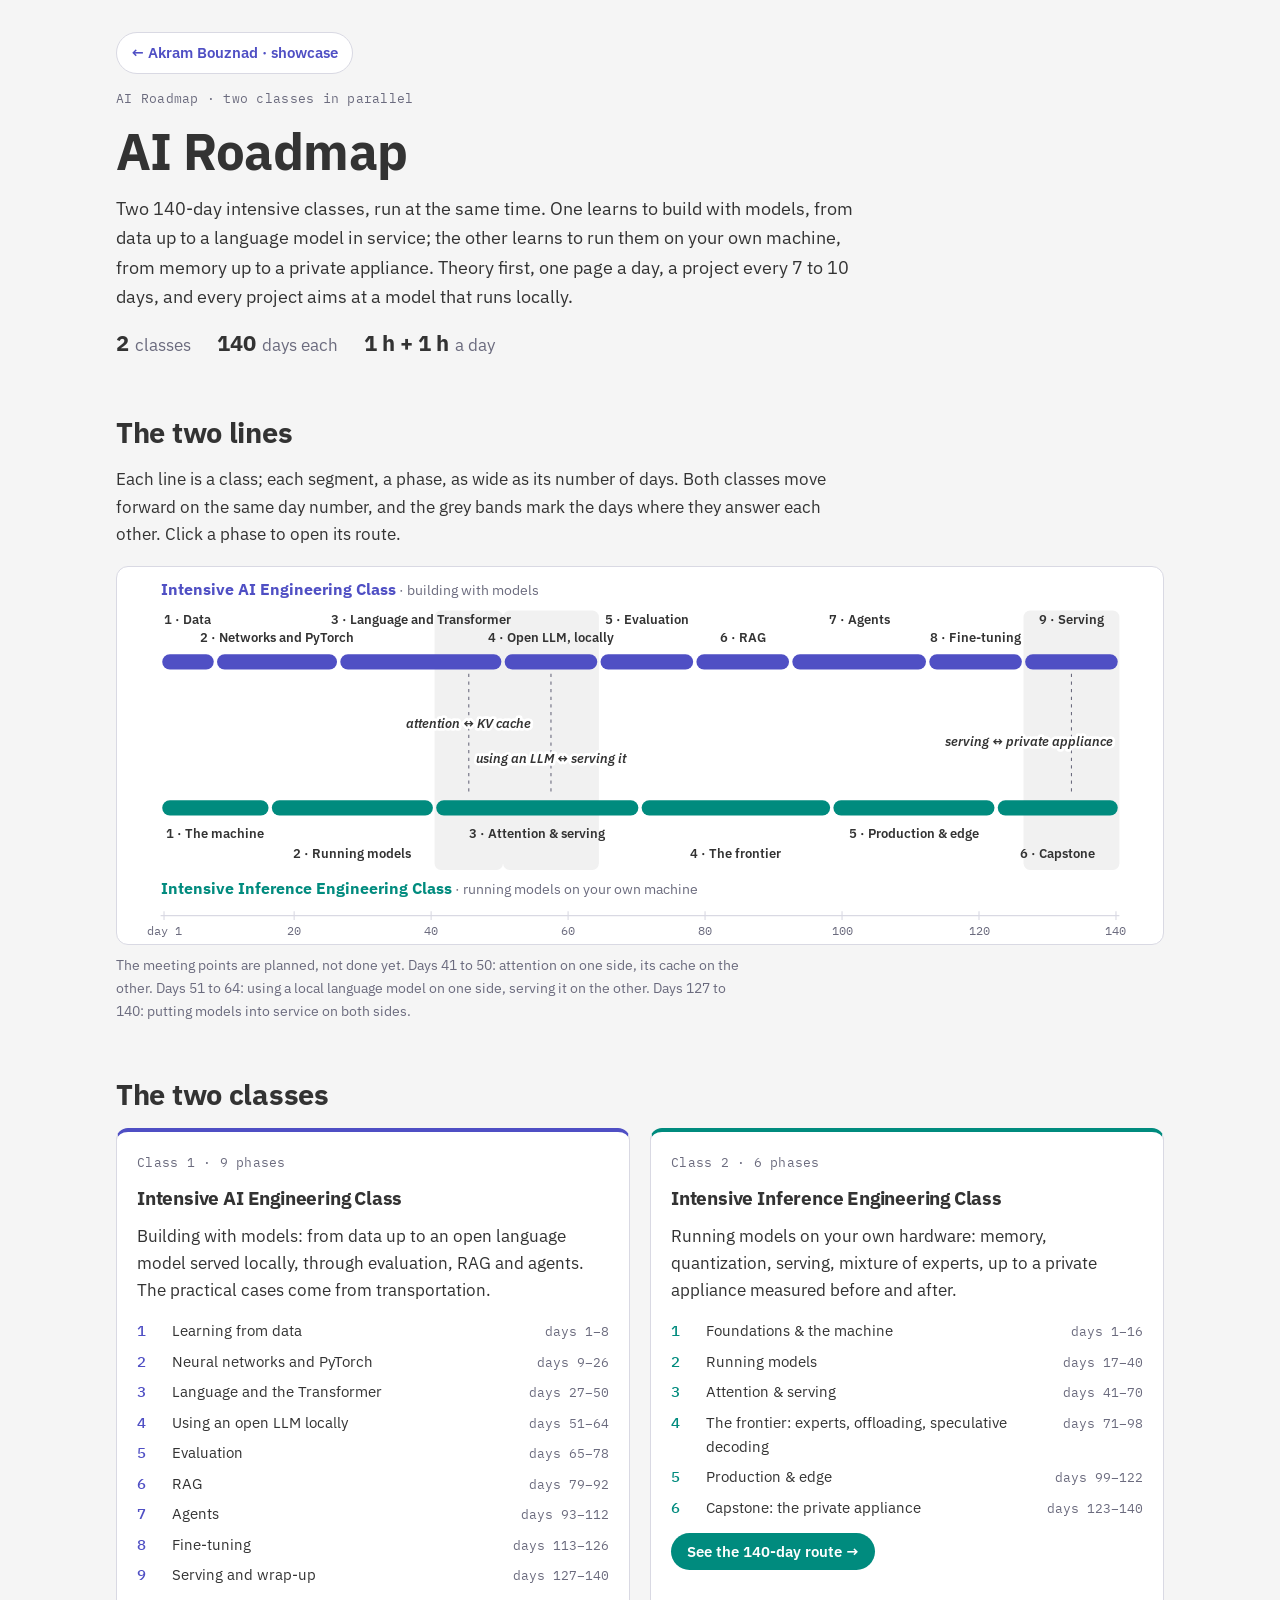
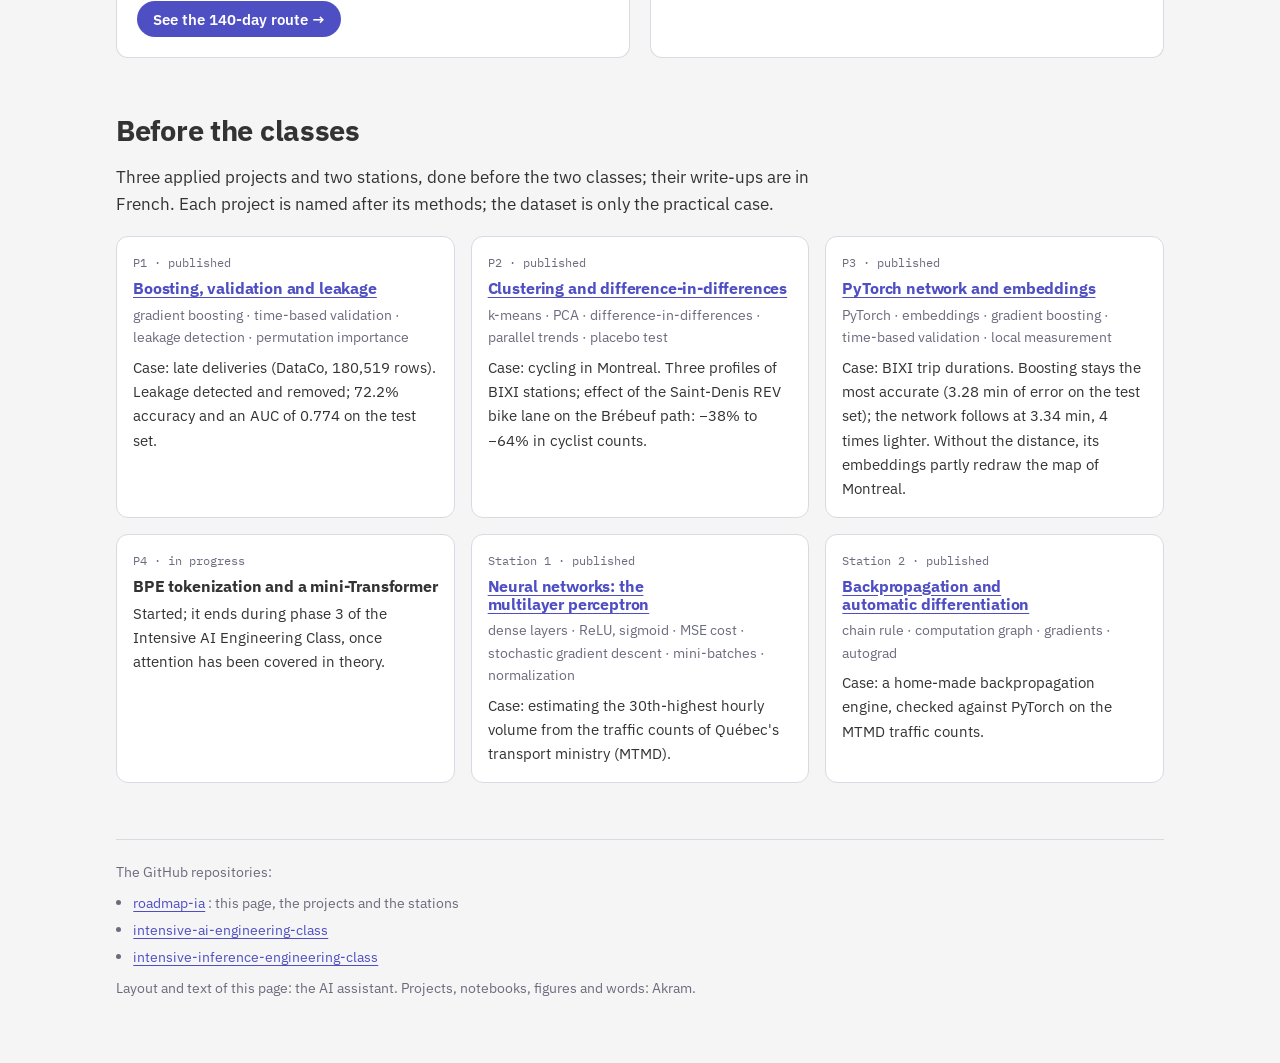
==== commit 7931523a: "Home page and README in English The projects and stations done before the classes keep their French " ====
--- a/docs/index.html
+++ b/docs/index.html
@@ -1,16 +1,16 @@
 <!doctype html>
-<html lang="fr">
+<html lang="en">
 <head>
 <meta charset="utf-8">
 <meta name="viewport" content="width=device-width, initial-scale=1, viewport-fit=cover">
-<title>Parcours IA</title>
-<meta name="description" content="Deux classes intensives de 140 jours menées en parallèle : construire avec des modèles d'IA, et les faire tourner sur sa propre machine. La théorie d'abord, une page par jour.">
+<title>AI Roadmap</title>
+<meta name="description" content="Two 140-day intensive classes run in parallel: building with AI models, and running them on your own machine. Theory first, one page a day.">
 <link rel="preconnect" href="https://fonts.googleapis.com">
 <link rel="preconnect" href="https://fonts.gstatic.com" crossorigin>
 <link rel="stylesheet" href="https://fonts.googleapis.com/css2?family=IBM+Plex+Mono:wght@400;500&family=IBM+Plex+Sans:wght@400;600;700&display=swap">
 <style>
-/* Page d'accueil du parcours : deux lignes parallèles, une par classe, comme la ligne de l'atlas.
-   Charte « Quiet Light indigo » ; la classe IA prend l'indigo (série 1), la classe Inférence la sarcelle (série 3). */
+/* Home page of the path: two parallel lines, one per class.
+   "Quiet Light indigo" style; the AI class takes indigo (series 1), the Inference class teal (series 3). */
 :root {
   --fond: #F5F5F5; --surface: #FFFFFF; --texte: #333333; --secondaire: #6B6B7E; --filet: #D9D9E3;
   --accent: #4F4FC4; --ia: #4F4FC4; --inference: #008B7E;
@@ -55,7 +55,7 @@
 .faits b { color: var(--texte); font-size: 1.35rem; font-weight: 700; margin-right: 6px; font-variant-numeric: tabular-nums; }
 .explication { max-width: 72ch; }
 
-/* Les deux lignes : un schéma qui défile de côté sur téléphone plutôt que de rétrécir. */
+/* The two lines: a diagram that scrolls sideways on a phone rather than shrinking. */
 .carte-lignes { margin: 0; display: grid; gap: 8px; }
 .defilant { overflow-x: auto; border: 1px solid var(--filet); border-radius: 12px; background: var(--surface); }
 #deux-lignes { display: block; width: 100%; min-width: 860px; height: auto; }
@@ -76,7 +76,7 @@
 .axe { stroke: var(--filet); stroke-width: 1; }
 .axe-texte { font: 400 11px var(--police-code); fill: var(--secondaire); }
 
-/* Les deux classes */
+/* The two classes */
 .classes { display: grid; grid-template-columns: repeat(2, minmax(0, 1fr)); gap: 20px; }
 .classe {
   background: var(--surface); border: 1px solid var(--filet); border-top: 4px solid var(--couleur);
@@ -94,7 +94,7 @@
 }
 .bouton-classe:hover { filter: brightness(1.08); }
 
-/* Avant les classes */
+/* Before the classes */
 .avant { list-style: none; padding: 0; display: grid; grid-template-columns: repeat(auto-fit, minmax(290px, 1fr)); gap: 16px; }
 .avant li { background: var(--surface); border: 1px solid var(--filet); border-radius: 12px; padding: 16px; display: grid; gap: 6px; align-content: start; }
 .avant .etat { font-family: var(--police-code); font-size: 0.78rem; color: var(--secondaire); }
@@ -115,128 +115,128 @@
 <body>
 <main class="accueil">
   <header class="entete">
-    <p class="liens-haut"><a href="https://akrambouznad789-cyber.github.io/">← Akram Bouznad · la vitrine</a></p>
-    <p class="surtitre">Parcours IA · deux classes en parallèle</p>
-    <h1>Parcours IA</h1>
-    <p class="chapeau">Deux classes intensives de 140 jours, menées en même temps. L'une apprend à construire avec des modèles, des données jusqu'à un modèle de langage mis en service ; l'autre apprend à les faire tourner sur sa propre machine, de la mémoire jusqu'à une appliance privée. La théorie d'abord, une page par jour, un projet tous les 7 à 10 jours, et chaque projet vise un modèle qui tourne en local.</p>
-    <p class="faits"><span><b>2</b>classes</span><span><b>140</b>jours chacune</span><span><b>1 h + 1 h</b>par jour</span></p>
+    <p class="liens-haut"><a href="https://akrambouznad789-cyber.github.io/">← Akram Bouznad · showcase</a></p>
+    <p class="surtitre">AI Roadmap · two classes in parallel</p>
+    <h1>AI Roadmap</h1>
+    <p class="chapeau">Two 140-day intensive classes, run at the same time. One learns to build with models, from data up to a language model in service; the other learns to run them on your own machine, from memory up to a private appliance. Theory first, one page a day, a project every 7 to 10 days, and every project aims at a model that runs locally.</p>
+    <p class="faits"><span><b>2</b>classes</span><span><b>140</b>days each</span><span><b>1 h + 1 h</b>a day</span></p>
   </header>
 
   <section aria-labelledby="lignes-titre">
-    <h2 id="lignes-titre">Les deux lignes</h2>
-    <p class="explication">Chaque ligne est une classe ; chaque segment, une phase, large comme son nombre de jours. Les deux classes avancent au même numéro de jour, et les bandes grises marquent les jours où elles se répondent. Clique une phase pour ouvrir sa route.</p>
+    <h2 id="lignes-titre">The two lines</h2>
+    <p class="explication">Each line is a class; each segment, a phase, as wide as its number of days. Both classes move forward on the same day number, and the grey bands mark the days where they answer each other. Click a phase to open its route.</p>
     <figure class="carte-lignes">
       <div class="defilant">
-        <svg id="deux-lignes" viewBox="0 0 960 346" role="group" aria-label="Les deux classes sur 140 jours, phase par phase, avec leurs trois rencontres prévues"></svg>
+        <svg id="deux-lignes" viewBox="0 0 960 346" role="group" aria-label="The two classes over 140 days, phase by phase, with their three planned meeting points"></svg>
       </div>
-      <figcaption>Les rencontres sont prévues, pas encore faites. Jours 41 à 50 : l'attention d'un côté, son cache de l'autre. Jours 51 à 64 : se servir d'un modèle de langage local d'un côté, le servir de l'autre. Jours 127 à 140 : la mise en service des deux côtés.</figcaption>
+      <figcaption>The meeting points are planned, not done yet. Days 41 to 50: attention on one side, its cache on the other. Days 51 to 64: using a local language model on one side, serving it on the other. Days 127 to 140: putting models into service on both sides.</figcaption>
     </figure>
   </section>
 
   <section aria-labelledby="classes-titre">
-    <h2 id="classes-titre">Les deux classes</h2>
+    <h2 id="classes-titre">The two classes</h2>
     <div class="classes" id="classes"></div>
   </section>
 
   <section aria-labelledby="avant-titre">
-    <h2 id="avant-titre">Avant les classes</h2>
-    <p class="explication">Trois projets d'application et deux stations, faits avant les deux classes. Chaque projet porte le nom de ses méthodes ; le jeu de données n'est que le cas pratique.</p>
+    <h2 id="avant-titre">Before the classes</h2>
+    <p class="explication">Three applied projects and two stations, done before the two classes; their write-ups are in French. Each project is named after its methods; the dataset is only the practical case.</p>
     <ul class="avant">
       <li>
-        <p class="etat">P1 · publié</p>
-        <h3><a href="https://github.com/akrambouznad789-cyber/roadmap-ia/tree/main/projets/P1-boosting-validation">Boosting, validation et fuites</a></h3>
-        <p class="notions">boosting de gradient · validation temporelle · détection de fuite · importance par permutation</p>
-        <p>Cas pratique : les retards de livraison (DataCo, 180 519 lignes). Fuite détectée et retirée ; 72,2 % d'exactitude et AUC de 0,774 sur le test.</p>
-      </li>
-      <li>
-        <p class="etat">P2 · publié</p>
-        <h3><a href="https://github.com/akrambouznad789-cyber/roadmap-ia/tree/main/projets/P2-clustering-did">Clustering et différence de différences</a></h3>
-        <p class="notions">K-moyennes · ACP · différence de différences · tendances parallèles · test placebo</p>
-        <p>Cas pratique : le vélo à Montréal. Trois profils de stations BIXI ; effet du REV Saint-Denis sur la piste Brébeuf : de −38 % à −64 % de passages.</p>
-      </li>
-      <li>
-        <p class="etat">P3 · publié</p>
-        <h3><a href="https://github.com/akrambouznad789-cyber/roadmap-ia/tree/main/projets/P3-pytorch-plongements">Réseau PyTorch et plongements</a></h3>
-        <p class="notions">PyTorch · plongements · boosting de gradient · validation temporelle · mesure en local</p>
-        <p>Cas pratique : la durée des trajets BIXI. Le boosting reste le plus précis (3,28 min d'erreur sur le test) ; le réseau suit à 3,34 min, 4 fois plus léger. Sans la distance, ses plongements redessinent en partie la carte de Montréal.</p>
-      </li>
-      <li>
-        <p class="etat">P4 · en cours</p>
-        <h3>Tokenisation BPE et mini-Transformer</h3>
-        <p>Commencé ; il se termine pendant la phase 3 de l'Intensive AI Engineering Class, une fois l'attention vue en théorie.</p>
-      </li>
-      <li>
-        <p class="etat">Station 1 · publiée</p>
-        <h3><a href="parcelles/01-reseau-neurones/">Réseaux de neurones : perceptron multicouche</a></h3>
-        <p class="notions">couches denses · ReLU, sigmoïde · coût MSE · descente de gradient stochastique · mini-lots · normalisation</p>
-        <p>Cas pratique : estimation du débit à la 30e heure sur les débits de circulation du MTMD.</p>
-      </li>
-      <li>
-        <p class="etat">Station 2 · publiée</p>
-        <h3><a href="parcelles/02-retropropagation/">Rétropropagation et différentiation automatique</a></h3>
-        <p class="notions">dérivation en chaîne · graphe de calcul · gradients · autograd</p>
-        <p>Cas pratique : un moteur de rétropropagation maison, vérifié contre PyTorch sur les débits de circulation du MTMD.</p>
+        <p class="etat">P1 · published</p>
+        <h3><a href="https://github.com/akrambouznad789-cyber/roadmap-ia/tree/main/projets/P1-boosting-validation">Boosting, validation and leakage</a></h3>
+        <p class="notions">gradient boosting · time-based validation · leakage detection · permutation importance</p>
+        <p>Case: late deliveries (DataCo, 180,519 rows). Leakage detected and removed; 72.2% accuracy and an AUC of 0.774 on the test set.</p>
+      </li>
+      <li>
+        <p class="etat">P2 · published</p>
+        <h3><a href="https://github.com/akrambouznad789-cyber/roadmap-ia/tree/main/projets/P2-clustering-did">Clustering and difference-in-differences</a></h3>
+        <p class="notions">k-means · PCA · difference-in-differences · parallel trends · placebo test</p>
+        <p>Case: cycling in Montreal. Three profiles of BIXI stations; effect of the Saint-Denis REV bike lane on the Brébeuf path: −38% to −64% in cyclist counts.</p>
+      </li>
+      <li>
+        <p class="etat">P3 · published</p>
+        <h3><a href="https://github.com/akrambouznad789-cyber/roadmap-ia/tree/main/projets/P3-pytorch-plongements">PyTorch network and embeddings</a></h3>
+        <p class="notions">PyTorch · embeddings · gradient boosting · time-based validation · local measurement</p>
+        <p>Case: BIXI trip durations. Boosting stays the most accurate (3.28 min of error on the test set); the network follows at 3.34 min, 4 times lighter. Without the distance, its embeddings partly redraw the map of Montreal.</p>
+      </li>
+      <li>
+        <p class="etat">P4 · in progress</p>
+        <h3>BPE tokenization and a mini-Transformer</h3>
+        <p>Started; it ends during phase 3 of the Intensive AI Engineering Class, once attention has been covered in theory.</p>
+      </li>
+      <li>
+        <p class="etat">Station 1 · published</p>
+        <h3><a href="parcelles/01-reseau-neurones/">Neural networks: the multilayer perceptron</a></h3>
+        <p class="notions">dense layers · ReLU, sigmoid · MSE cost · stochastic gradient descent · mini-batches · normalization</p>
+        <p>Case: estimating the 30th-highest hourly volume from the traffic counts of Québec's transport ministry (MTMD).</p>
+      </li>
+      <li>
+        <p class="etat">Station 2 · published</p>
+        <h3><a href="parcelles/02-retropropagation/">Backpropagation and automatic differentiation</a></h3>
+        <p class="notions">chain rule · computation graph · gradients · autograd</p>
+        <p>Case: a home-made backpropagation engine, checked against PyTorch on the MTMD traffic counts.</p>
       </li>
     </ul>
   </section>
 
   <footer>
-    <p>Les dépôts GitHub :</p>
+    <p>The GitHub repositories:</p>
     <ul>
-      <li><a href="https://github.com/akrambouznad789-cyber/roadmap-ia">roadmap-ia</a> : cette page, les projets et les stations</li>
+      <li><a href="https://github.com/akrambouznad789-cyber/roadmap-ia">roadmap-ia</a> : this page, the projects and the stations</li>
       <li><a href="https://github.com/akrambouznad789-cyber/intensive-ai-engineering-class">intensive-ai-engineering-class</a></li>
       <li><a href="https://github.com/akrambouznad789-cyber/intensive-inference-engineering-class">intensive-inference-engineering-class</a></li>
     </ul>
-    <p>Mise en page et textes de cette page : l'assistant IA. Projets, carnets, figures et mots : Akram.</p>
+    <p>Layout and text of this page: the AI assistant. Projects, notebooks, figures and words: Akram.</p>
   </footer>
 </main>
 
 <script>
   const NOMBRE_DE_JOURS = 140;
-  // Les phases de chaque classe. Elles reprennent la route publiée de chaque classe (son docs/index.html) :
-  // un changement de phase se reporte ici.
+  // The phases of each class. They repeat the published route of each class (its docs/index.html):
+  // a change of phase is copied here.
   const CLASSES = [
     {
-      cle: "ia", nom: "Intensive AI Engineering Class", langue: "en français",
+      cle: "ia", nom: "Intensive AI Engineering Class", langue: "building with models",
       adresse: "https://akrambouznad789-cyber.github.io/intensive-ai-engineering-class/",
-      surtitre: "Classe 1 · en français · 9 phases",
-      resume: "Construire avec des modèles : des données jusqu'à un modèle de langage ouvert mis en service en local, en passant par l'évaluation, le RAG et les agents. Les cas pratiques viennent du transport.",
-      bouton: "Voir la route des 140 jours →",
+      surtitre: "Class 1 · 9 phases",
+      resume: "Building with models: from data up to an open language model served locally, through evaluation, RAG and agents. The practical cases come from transportation.",
+      bouton: "See the 140-day route →",
       phases: [
-        { numero: 1, nom: "Apprendre à partir de données", court: "Données", debut: 1, fin: 8 },
-        { numero: 2, nom: "Réseaux de neurones et PyTorch", court: "Réseaux et PyTorch", debut: 9, fin: 26 },
-        { numero: 3, nom: "Langage et Transformer", court: "Langage et Transformer", debut: 27, fin: 50 },
-        { numero: 4, nom: "Se servir d'un LLM ouvert en local", court: "LLM ouvert en local", debut: 51, fin: 64 },
-        { numero: 5, nom: "Évaluation", court: "Évaluation", debut: 65, fin: 78 },
+        { numero: 1, nom: "Learning from data", court: "Data", debut: 1, fin: 8 },
+        { numero: 2, nom: "Neural networks and PyTorch", court: "Networks and PyTorch", debut: 9, fin: 26 },
+        { numero: 3, nom: "Language and the Transformer", court: "Language and Transformer", debut: 27, fin: 50 },
+        { numero: 4, nom: "Using an open LLM locally", court: "Open LLM, locally", debut: 51, fin: 64 },
+        { numero: 5, nom: "Evaluation", court: "Evaluation", debut: 65, fin: 78 },
         { numero: 6, nom: "RAG", court: "RAG", debut: 79, fin: 92 },
         { numero: 7, nom: "Agents", court: "Agents", debut: 93, fin: 112 },
-        { numero: 8, nom: "Affinage", court: "Affinage", debut: 113, fin: 126 },
-        { numero: 9, nom: "Mise en service et bilan", court: "Mise en service", debut: 127, fin: 140 },
+        { numero: 8, nom: "Fine-tuning", court: "Fine-tuning", debut: 113, fin: 126 },
+        { numero: 9, nom: "Serving and wrap-up", court: "Serving", debut: 127, fin: 140 },
       ],
     },
     {
-      cle: "inference", nom: "Intensive Inference Engineering Class", langue: "en anglais",
+      cle: "inference", nom: "Intensive Inference Engineering Class", langue: "running models on your own machine",
       adresse: "https://akrambouznad789-cyber.github.io/intensive-inference-engineering-class/",
-      surtitre: "Classe 2 · en anglais · 6 phases",
-      resume: "Faire tourner les modèles sur sa propre machine : mémoire, quantification, service, mélange d'experts, jusqu'à une appliance privée mesurée avant et après.",
-      bouton: "Voir la route des 140 jours (en anglais) →",
+      surtitre: "Class 2 · 6 phases",
+      resume: "Running models on your own hardware: memory, quantization, serving, mixture of experts, up to a private appliance measured before and after.",
+      bouton: "See the 140-day route →",
       phases: [
-        { numero: 1, nom: "Les fondations et la machine", court: "La machine", debut: 1, fin: 16 },
-        { numero: 2, nom: "Faire tourner des modèles", court: "Faire tourner des modèles", debut: 17, fin: 40 },
-        { numero: 3, nom: "Attention et service", court: "Attention et service", debut: 41, fin: 70 },
-        { numero: 4, nom: "La frontière : experts, déchargement, décodage spéculatif", court: "La frontière", debut: 71, fin: 98 },
-        { numero: 5, nom: "Production et embarqué", court: "Production et embarqué", debut: 99, fin: 122 },
-        { numero: 6, nom: "Projet final : l'appliance privée", court: "Projet final", debut: 123, fin: 140 },
+        { numero: 1, nom: "Foundations & the machine", court: "The machine", debut: 1, fin: 16 },
+        { numero: 2, nom: "Running models", court: "Running models", debut: 17, fin: 40 },
+        { numero: 3, nom: "Attention & serving", court: "Attention & serving", debut: 41, fin: 70 },
+        { numero: 4, nom: "The frontier: experts, offloading, speculative decoding", court: "The frontier", debut: 71, fin: 98 },
+        { numero: 5, nom: "Production & edge", court: "Production & edge", debut: 99, fin: 122 },
+        { numero: 6, nom: "Capstone: the private appliance", court: "Capstone", debut: 123, fin: 140 },
       ],
     },
   ];
-  // Les jours où les deux classes se répondent. `ancre` place le texte dans la bande grise.
+  // The days where the two classes answer each other. `ancre` places the text inside the grey band.
   const RENCONTRES = [
-    { debut: 41, fin: 50, texte: "attention ↔ cache KV", y: 148, ancre: "middle" },
-    { debut: 51, fin: 64, texte: "se servir d'un LLM ↔ le servir", y: 180, ancre: "middle" },
-    { debut: 127, fin: 140, texte: "mise en service ↔ appliance privée", y: 164, ancre: "end" },
+    { debut: 41, fin: 50, texte: "attention ↔ KV cache", y: 148, ancre: "middle" },
+    { debut: 51, fin: 64, texte: "using an LLM ↔ serving it", y: 180, ancre: "middle" },
+    { debut: 127, fin: 140, texte: "serving ↔ private appliance", y: 164, ancre: "end" },
   ];
-  // Géométrie du schéma (viewBox 960 × 340) : la classe IA en haut, la classe Inférence en bas.
+  // Geometry of the diagram (viewBox 960 × 340): the AI class on top, the Inference class below.
   const GAUCHE = 40;
   const LARGEUR_UTILE = 880;
   const HAUTEUR_BARRE = 14;
@@ -274,7 +274,7 @@
       const langue = element("tspan", { class: "langue" }, titre);
       langue.textContent = `  · ${classe.langue}`;
       for (const phase of classe.phases) {
-        const description = `Phase ${phase.numero} · ${phase.nom} · jours ${phase.debut} à ${phase.fin}`;
+        const description = `Phase ${phase.numero} · ${phase.nom} · days ${phase.debut} to ${phase.fin}`;
         const lien = element("a", { href: `${classe.adresse}#phase-${phase.numero}`, "aria-label": description }, svg);
         const infobulle = element("title", {}, lien);
         infobulle.textContent = description;
@@ -284,7 +284,7 @@
           class: `segment ${classe.cle}`, x: debut + 1.5, y: position.yBarre, rx: HAUTEUR_BARRE / 2,
           width: fin - debut - 3, height: HAUTEUR_BARRE,
         }, lien);
-        // Les étiquettes alternent sur deux rangées pour ne pas se chevaucher.
+        // Labels alternate between two rows so they do not overlap.
         const rangee = position.yEtiquettes[(phase.numero - 1) % 2];
         texte(lien, `${phase.numero} · ${phase.court}`, { class: "etiquette", x: (debut + fin) / 2, y: rangee, "text-anchor": "middle" });
       }
@@ -302,7 +302,7 @@
     for (const jour of [1, 20, 40, 60, 80, 100, 120, 140]) {
       const x = xDuJour(jour) + LARGEUR_UTILE / NOMBRE_DE_JOURS / 2;
       element("line", { class: "axe", x1: x, y1: yAxe - 18, x2: x, y2: yAxe - 10 }, svg);
-      texte(svg, jour === 1 ? "jour 1" : String(jour), { class: "axe-texte", x, y: yAxe + 4, "text-anchor": "middle" });
+      texte(svg, jour === 1 ? "day 1" : String(jour), { class: "axe-texte", x, y: yAxe + 4, "text-anchor": "middle" });
     }
   }
 
@@ -327,7 +327,7 @@
       nom.textContent = phase.nom;
       const jours = document.createElement("span");
       jours.className = "jours";
-      jours.textContent = `jours ${phase.debut}–${phase.fin}`;
+      jours.textContent = `days ${phase.debut}–${phase.fin}`;
       ligne.append(numero, nom, jours);
       liste.append(ligne);
     }
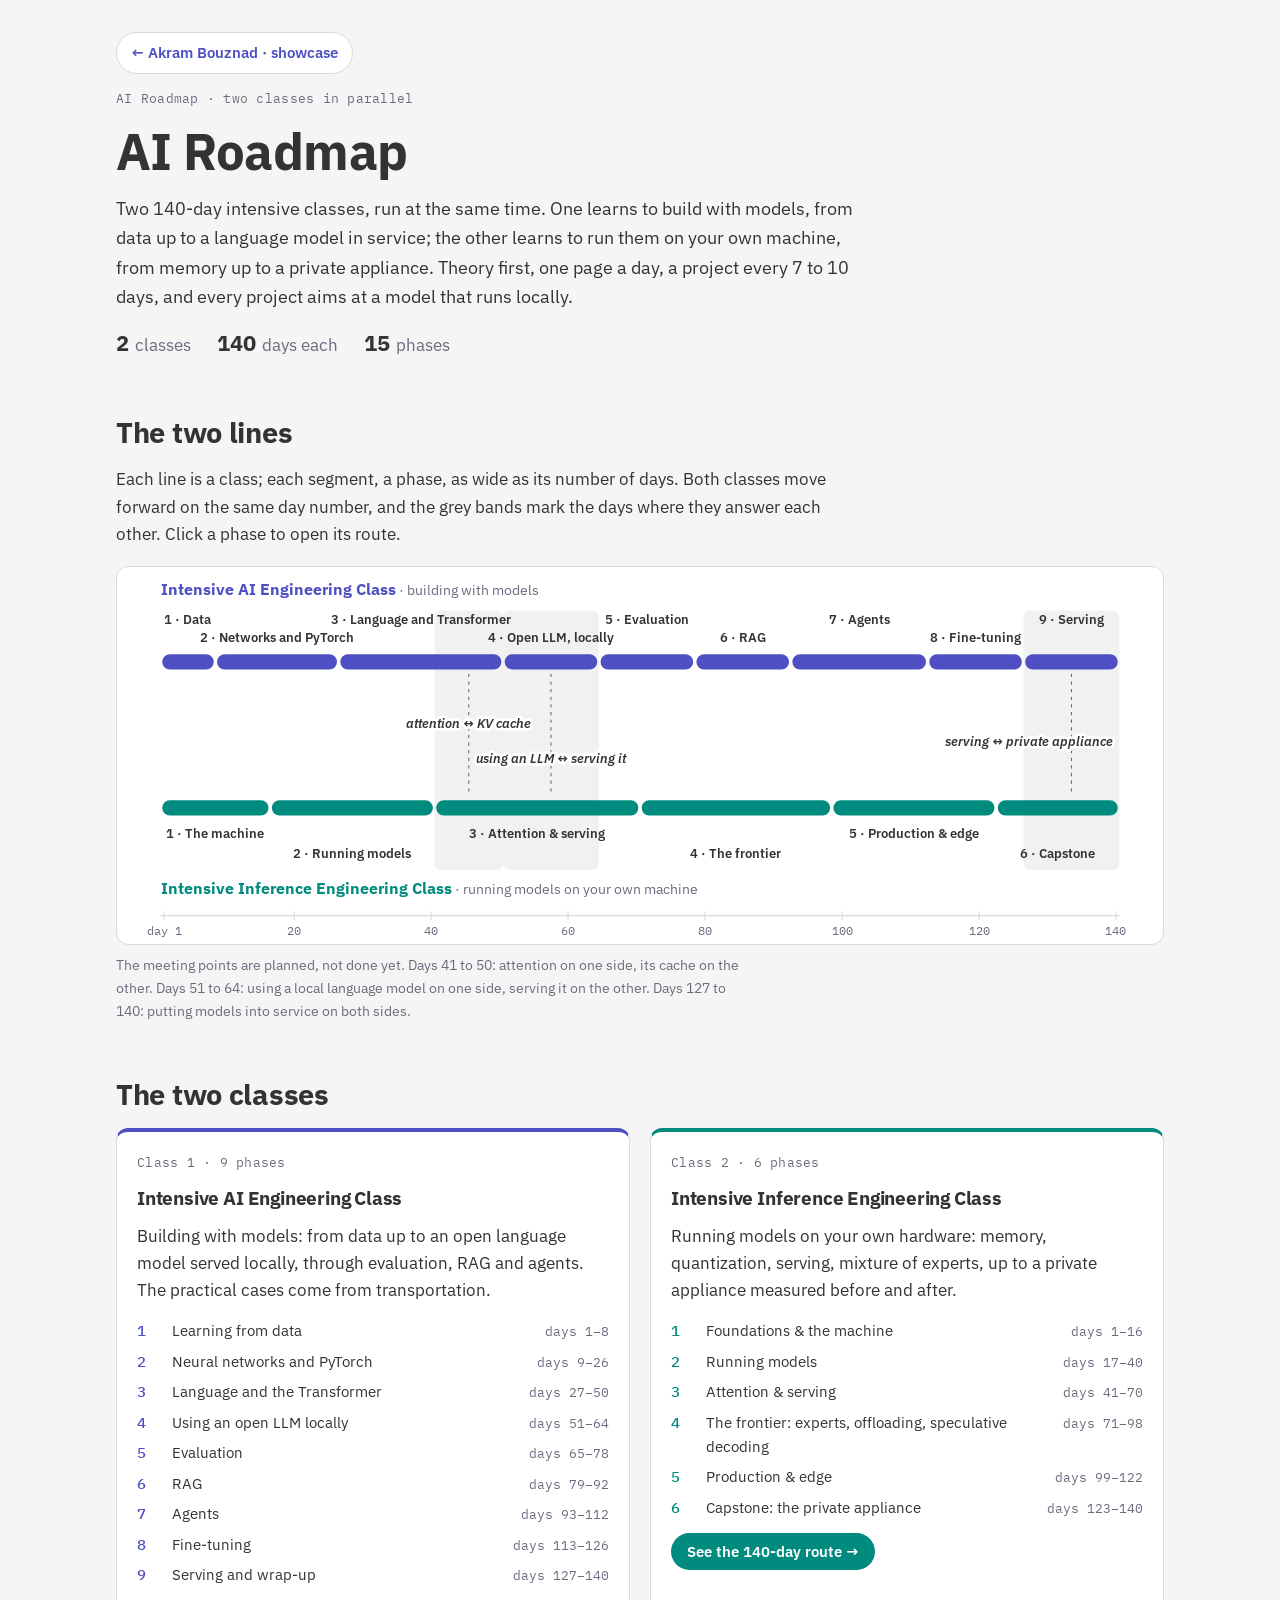
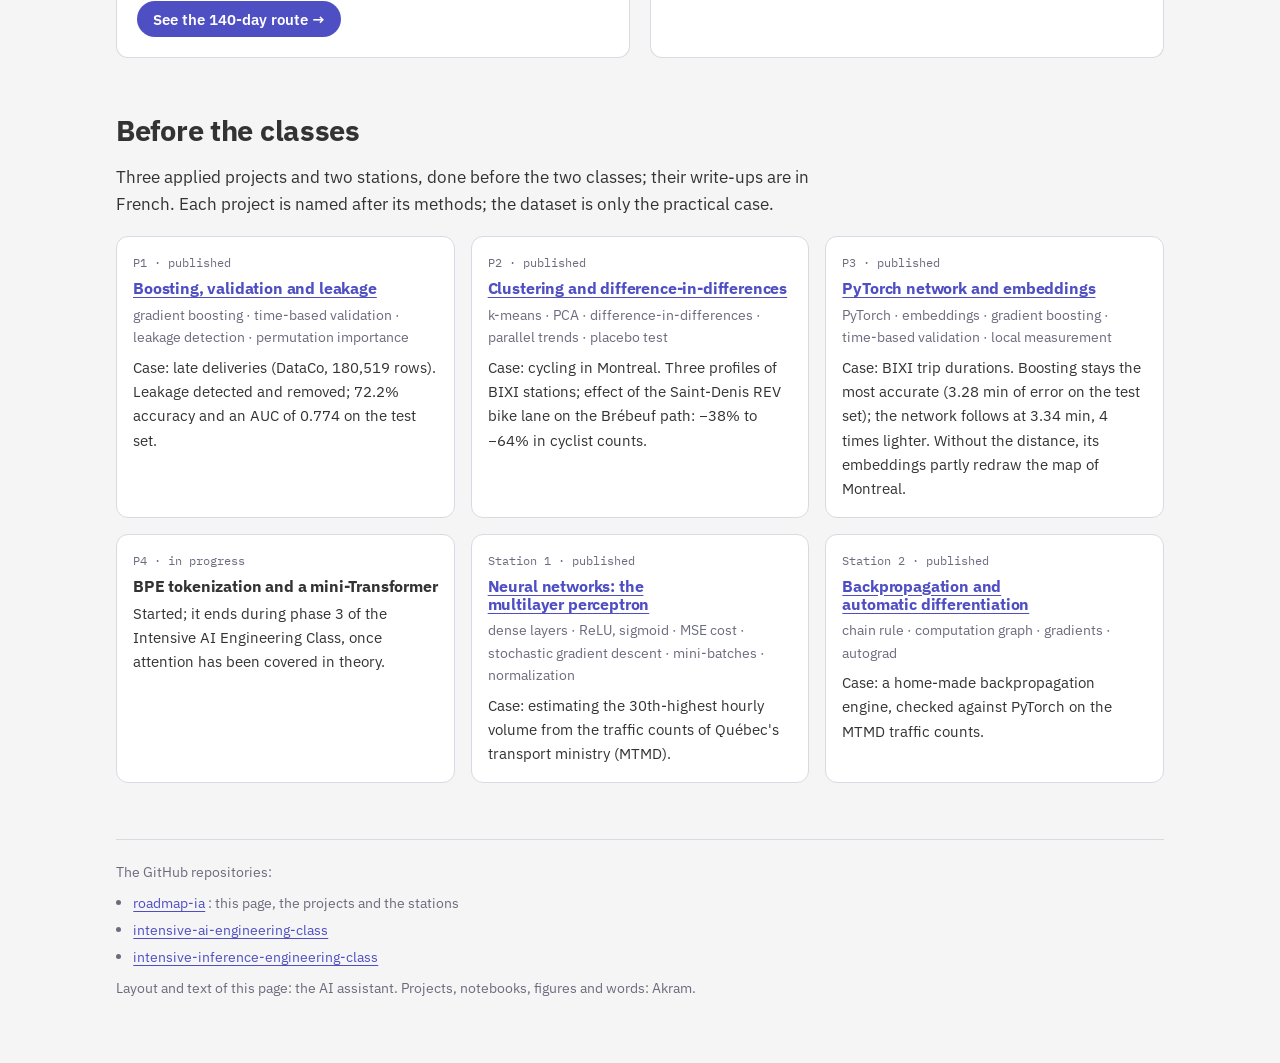
==== commit 80caa189: "Remove session times from the home page; keep the assistant settings out of the repository" ====
--- a/docs/index.html
+++ b/docs/index.html
@@ -119,7 +119,7 @@
     <p class="surtitre">AI Roadmap · two classes in parallel</p>
     <h1>AI Roadmap</h1>
     <p class="chapeau">Two 140-day intensive classes, run at the same time. One learns to build with models, from data up to a language model in service; the other learns to run them on your own machine, from memory up to a private appliance. Theory first, one page a day, a project every 7 to 10 days, and every project aims at a model that runs locally.</p>
-    <p class="faits"><span><b>2</b>classes</span><span><b>140</b>days each</span><span><b>1 h + 1 h</b>a day</span></p>
+    <p class="faits"><span><b>2</b>classes</span><span><b>140</b>days each</span><span><b>15</b>phases</span></p>
   </header>
 
   <section aria-labelledby="lignes-titre">
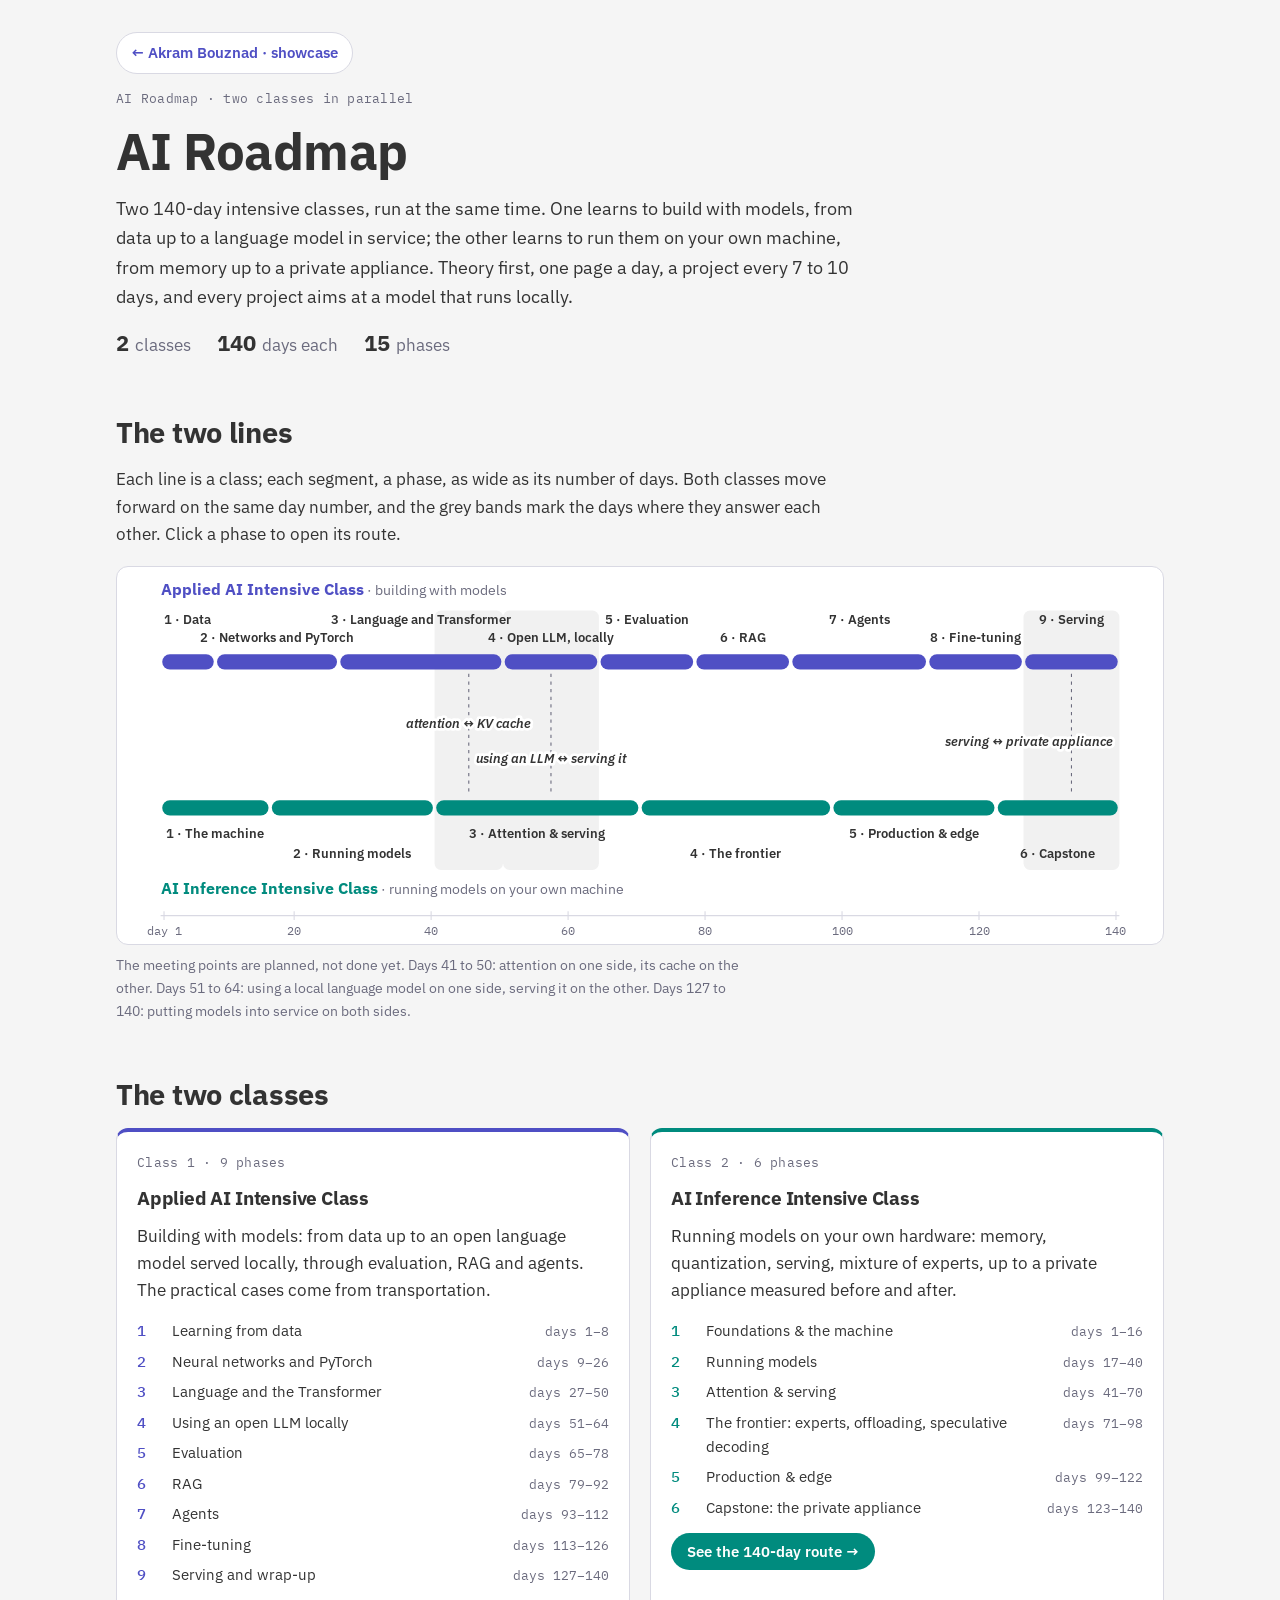
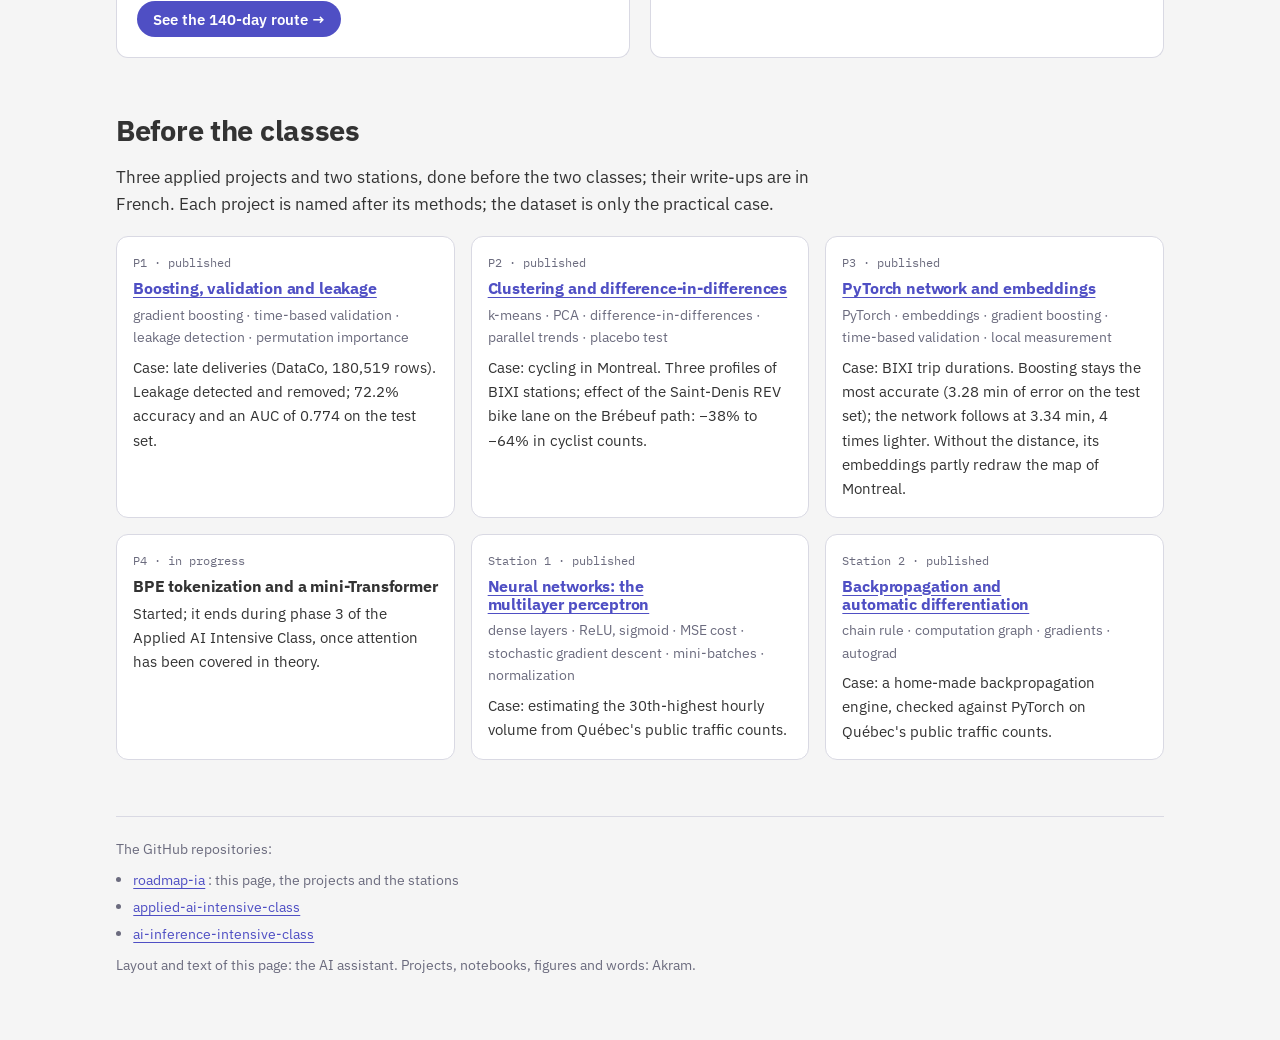
==== commit 10450b34: "New class names; neutral wording for the public traffic data" ====
--- a/docs/index.html
+++ b/docs/index.html
@@ -163,19 +163,19 @@
       <li>
         <p class="etat">P4 · in progress</p>
         <h3>BPE tokenization and a mini-Transformer</h3>
-        <p>Started; it ends during phase 3 of the Intensive AI Engineering Class, once attention has been covered in theory.</p>
+        <p>Started; it ends during phase 3 of the Applied AI Intensive Class, once attention has been covered in theory.</p>
       </li>
       <li>
         <p class="etat">Station 1 · published</p>
         <h3><a href="parcelles/01-reseau-neurones/">Neural networks: the multilayer perceptron</a></h3>
         <p class="notions">dense layers · ReLU, sigmoid · MSE cost · stochastic gradient descent · mini-batches · normalization</p>
-        <p>Case: estimating the 30th-highest hourly volume from the traffic counts of Québec's transport ministry (MTMD).</p>
+        <p>Case: estimating the 30th-highest hourly volume from Québec's public traffic counts.</p>
       </li>
       <li>
         <p class="etat">Station 2 · published</p>
         <h3><a href="parcelles/02-retropropagation/">Backpropagation and automatic differentiation</a></h3>
         <p class="notions">chain rule · computation graph · gradients · autograd</p>
-        <p>Case: a home-made backpropagation engine, checked against PyTorch on the MTMD traffic counts.</p>
+        <p>Case: a home-made backpropagation engine, checked against PyTorch on Québec's public traffic counts.</p>
       </li>
     </ul>
   </section>
@@ -184,8 +184,8 @@
     <p>The GitHub repositories:</p>
     <ul>
       <li><a href="https://github.com/akrambouznad789-cyber/roadmap-ia">roadmap-ia</a> : this page, the projects and the stations</li>
-      <li><a href="https://github.com/akrambouznad789-cyber/intensive-ai-engineering-class">intensive-ai-engineering-class</a></li>
-      <li><a href="https://github.com/akrambouznad789-cyber/intensive-inference-engineering-class">intensive-inference-engineering-class</a></li>
+      <li><a href="https://github.com/akrambouznad789-cyber/applied-ai-intensive-class">applied-ai-intensive-class</a></li>
+      <li><a href="https://github.com/akrambouznad789-cyber/ai-inference-intensive-class">ai-inference-intensive-class</a></li>
     </ul>
     <p>Layout and text of this page: the AI assistant. Projects, notebooks, figures and words: Akram.</p>
   </footer>
@@ -197,8 +197,8 @@
   // a change of phase is copied here.
   const CLASSES = [
     {
-      cle: "ia", nom: "Intensive AI Engineering Class", langue: "building with models",
-      adresse: "https://akrambouznad789-cyber.github.io/intensive-ai-engineering-class/",
+      cle: "ia", nom: "Applied AI Intensive Class", langue: "building with models",
+      adresse: "https://akrambouznad789-cyber.github.io/applied-ai-intensive-class/",
       surtitre: "Class 1 · 9 phases",
       resume: "Building with models: from data up to an open language model served locally, through evaluation, RAG and agents. The practical cases come from transportation.",
       bouton: "See the 140-day route →",
@@ -215,8 +215,8 @@
       ],
     },
     {
-      cle: "inference", nom: "Intensive Inference Engineering Class", langue: "running models on your own machine",
-      adresse: "https://akrambouznad789-cyber.github.io/intensive-inference-engineering-class/",
+      cle: "inference", nom: "AI Inference Intensive Class", langue: "running models on your own machine",
+      adresse: "https://akrambouznad789-cyber.github.io/ai-inference-intensive-class/",
       surtitre: "Class 2 · 6 phases",
       resume: "Running models on your own hardware: memory, quantization, serving, mixture of experts, up to a private appliance measured before and after.",
       bouton: "See the 140-day route →",
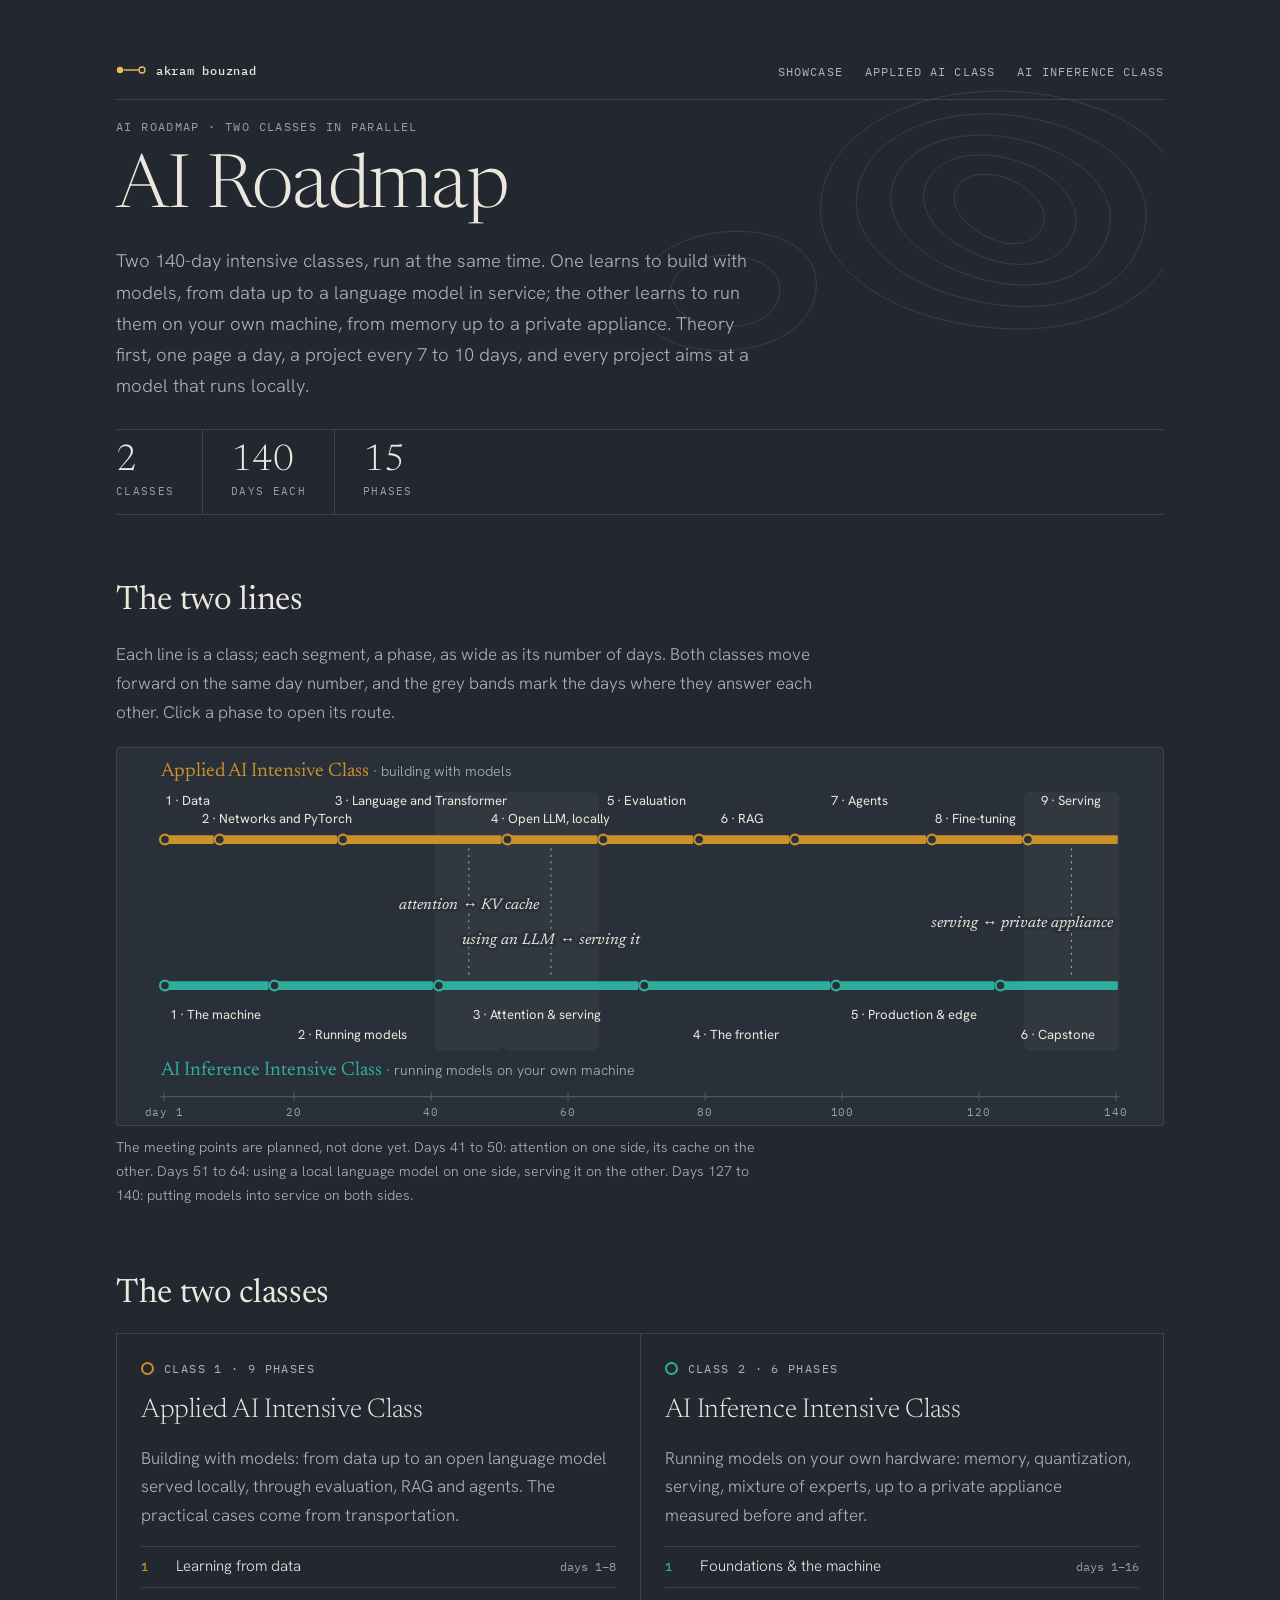
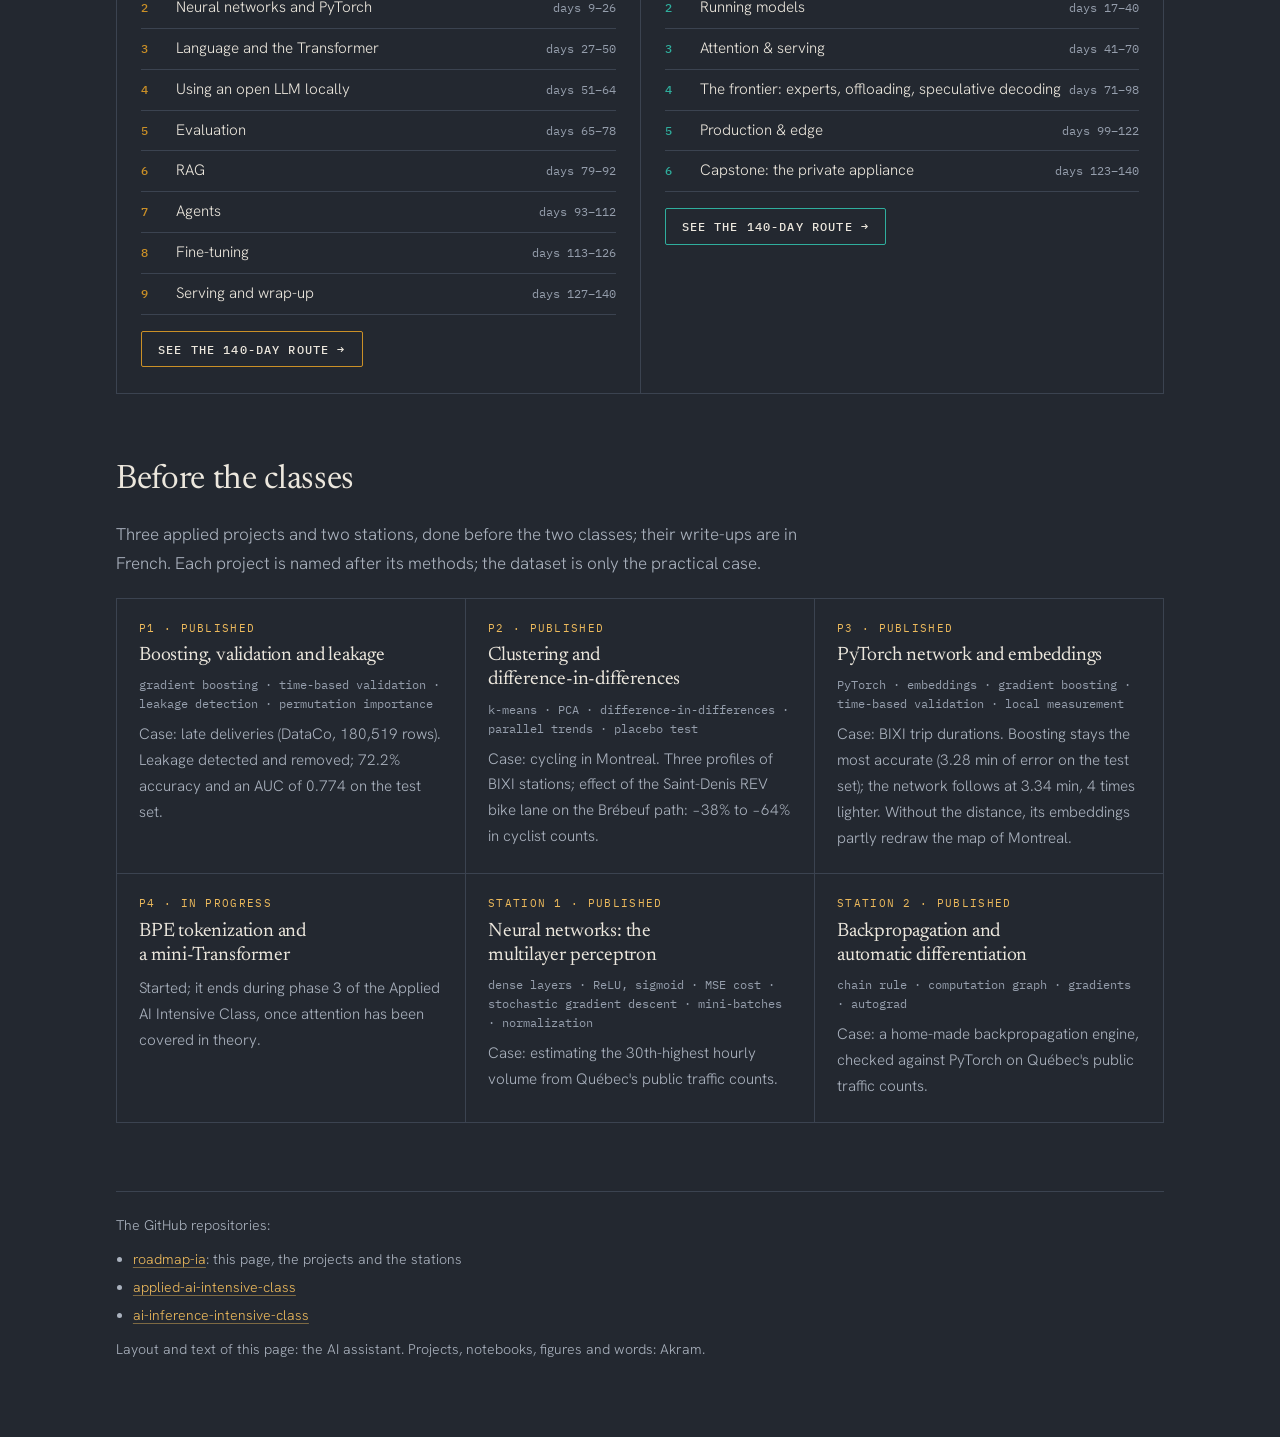
==== commit d409169c: "Night route identity: lighter dark theme, finer type (Newsreader, Hanken Grotesk, IBM Plex Mono), am" ====
--- a/docs/index.html
+++ b/docs/index.html
@@ -7,107 +7,131 @@
 <meta name="description" content="Two 140-day intensive classes run in parallel: building with AI models, and running them on your own machine. Theory first, one page a day.">
 <link rel="preconnect" href="https://fonts.googleapis.com">
 <link rel="preconnect" href="https://fonts.gstatic.com" crossorigin>
-<link rel="stylesheet" href="https://fonts.googleapis.com/css2?family=IBM+Plex+Mono:wght@400;500&family=IBM+Plex+Sans:wght@400;600;700&display=swap">
+<link rel="stylesheet" href="https://fonts.googleapis.com/css2?family=Hanken+Grotesk:ital,wght@0,300..600;1,300..600&family=IBM+Plex+Mono:wght@400;500&family=Newsreader:ital,opsz,wght@0,6..72,300..500;1,6..72,300..500&display=swap">
 <style>
-/* Home page of the path: two parallel lines, one per class.
-   "Quiet Light indigo" style; the AI class takes indigo (series 1), the Inference class teal (series 3). */
+/* Page d'accueil du parcours : deux lignes parallèles, une par classe.
+   Identité « Route de nuit », la même que les classes et la vitrine : graphite bleuté, ambre, courbes de niveau ;
+   Newsreader (titres), Hanken Grotesk en poids fins (texte), IBM Plex Mono (étiquettes). Sombre seulement.
+   La classe Applied AI prend l'ambre (série 1), la classe AI Inference la sarcelle (série 2). */
 :root {
-  --fond: #F5F5F5; --surface: #FFFFFF; --texte: #333333; --secondaire: #6B6B7E; --filet: #D9D9E3;
-  --accent: #4F4FC4; --ia: #4F4FC4; --inference: #008B7E;
-  --police-texte: "IBM Plex Sans", "Segoe UI", system-ui, sans-serif;
+  --fond: #232830; --surface: #2A3039; --relief: #323944; --texte: #ECE7DD; --secondaire: #AAB2BE; --discret: #959EAC;
+  --filet: #3B4350; --filet-fort: #4E5866; --signature: #EDBA5C; --accent: #EDBA5C;
+  --ia: #CB9027; --inference: #2FAE9D;
+  --police-titre: "Newsreader", Georgia, "Times New Roman", serif;
+  --police-texte: "Hanken Grotesk", "Segoe UI", system-ui, sans-serif;
   --police-code: "IBM Plex Mono", ui-monospace, Consolas, monospace;
-  color-scheme: light;
-}
-@media (prefers-color-scheme: dark) {
-  :root:not([data-theme="light"]) {
-    --fond: #1C1C24; --surface: #262632; --texte: #E6E6EE; --secondaire: #A3A3B5; --filet: #3A3A4A;
-    --accent: #9C9CF2; --ia: #7C7CE8; --inference: #2FA898; color-scheme: dark;
-  }
-}
-:root[data-theme="dark"] {
-  --fond: #1C1C24; --surface: #262632; --texte: #E6E6EE; --secondaire: #A3A3B5; --filet: #3A3A4A;
-  --accent: #9C9CF2; --ia: #7C7CE8; --inference: #2FA898; color-scheme: dark;
+  color-scheme: dark;
 }
 * { box-sizing: border-box; }
-body { margin: 0; background: var(--fond); color: var(--texte); font-family: var(--police-texte); font-size: 17px; line-height: 1.6; }
+body {
+  margin: 0; background: var(--fond); color: var(--texte); font-family: var(--police-texte); font-weight: 300;
+  font-size: 17px; line-height: 1.7; -webkit-font-smoothing: antialiased; -moz-osx-font-smoothing: grayscale;
+}
+::selection { background: color-mix(in oklab, var(--signature) 35%, transparent); }
 .accueil {
-  max-width: 1080px; margin: 0 auto; display: grid; gap: 56px;
-  padding-left: max(16px, env(safe-area-inset-left, 0px)); padding-right: max(16px, env(safe-area-inset-right, 0px)); padding-block: 32px 64px;
+  max-width: 1080px; margin: 0 auto; display: grid; gap: 68px;
+  padding-left: max(16px, env(safe-area-inset-left, 0px)); padding-right: max(16px, env(safe-area-inset-right, 0px)); padding-block: 22px 76px;
 }
 .accueil > * { min-width: 0; }
-h1, h2, h3 { margin: 0; line-height: 1.12; text-wrap: balance; letter-spacing: -0.01em; }
-h1 { font-size: clamp(2.2rem, 5vw, 3.2rem); font-weight: 700; }
-h2 { font-size: clamp(1.4rem, 2.6vw, 1.8rem); font-weight: 700; }
-h3 { font-size: 1.2rem; font-weight: 700; }
+h1, h2, h3 { margin: 0; text-wrap: balance; font-family: var(--police-titre); font-weight: 400; letter-spacing: -0.01em; }
+h1 { font-size: clamp(2.7rem, 7vw, 4.6rem); line-height: 1.02; font-weight: 300; }
+h2 { font-size: clamp(1.6rem, 3vw, 2.1rem); line-height: 1.12; }
+h3 { font-size: 1.22rem; line-height: 1.25; }
+strong, b { font-weight: 500; }
 p, ol, ul { margin: 0; }
-a { color: var(--accent); text-underline-offset: 3px; }
-a:focus-visible { outline: 3px solid var(--accent); outline-offset: 2px; }
-section { display: grid; gap: 18px; }
+a { color: var(--accent); text-decoration-thickness: 1px; text-underline-offset: 3px; text-decoration-color: color-mix(in oklab, var(--accent) 45%, transparent); }
+a:hover { text-decoration-color: var(--accent); }
+a:focus-visible { outline: 2px solid var(--accent); outline-offset: 3px; }
+section { display: grid; gap: 20px; }
 section > * { min-width: 0; }
-.surtitre { font-family: var(--police-code); font-size: 0.82rem; color: var(--secondaire); letter-spacing: 0.02em; }
-.entete { display: grid; gap: 14px; }
-.liens-haut a {
-  display: inline-flex; align-items: center; min-height: 40px; padding: 8px 14px; border-radius: 999px;
-  border: 1px solid var(--filet); background: var(--surface); font-weight: 600; font-size: 0.92rem; text-decoration: none;
-}
-.chapeau { font-size: 1.15rem; max-width: 68ch; }
-.faits { display: flex; flex-wrap: wrap; gap: 6px 26px; color: var(--secondaire); }
-.faits b { color: var(--texte); font-size: 1.35rem; font-weight: 700; margin-right: 6px; font-variant-numeric: tabular-nums; }
-.explication { max-width: 72ch; }
-
-/* The two lines: a diagram that scrolls sideways on a phone rather than shrinking. */
-.carte-lignes { margin: 0; display: grid; gap: 8px; }
-.defilant { overflow-x: auto; border: 1px solid var(--filet); border-radius: 12px; background: var(--surface); }
+
+/* Barre du haut, la même sur tous les sites */
+.barre { display: flex; flex-wrap: wrap; align-items: center; justify-content: space-between; gap: 10px 24px; padding-bottom: 14px; border-bottom: 1px solid var(--filet); }
+.signature { display: inline-flex; align-items: center; gap: 10px; color: var(--texte); text-decoration: none; font: 500 0.78rem/1 var(--police-code); letter-spacing: 0.06em; }
+.signature svg { width: 30px; height: 10px; color: var(--signature); flex: none; }
+.liens-haut { display: flex; flex-wrap: wrap; gap: 6px 22px; list-style: none; padding: 0; margin: 0; }
+.liens-haut a { font: 400 0.72rem/1.4 var(--police-code); letter-spacing: 0.1em; text-transform: uppercase; color: var(--secondaire); text-decoration: none; }
+.liens-haut a:hover { color: var(--texte); }
+
+/* En-tête : courbes de niveau discrètes */
+.entete { display: grid; gap: 18px; position: relative; isolation: isolate; padding-top: 34px; }
+.entete::before {
+  content: ""; position: absolute; z-index: -1; top: 58px; right: 0; width: min(520px, 72%); height: 280px;
+  background: var(--signature); opacity: 0.14; pointer-events: none;
+  -webkit-mask: url("data:image/svg+xml,%3Csvg xmlns='http://www.w3.org/2000/svg' viewBox='0 0 440 230' fill='none' stroke='black' stroke-width='1'%3E%3Cg transform='translate(300 108)'%3E%3Cpath vector-effect='non-scaling-stroke' d='M-150-8C-142-70-62-104 18-98S162-52 156 8 88 108 0 102-158 52-150-8Z'/%3E%3Cpath vector-effect='non-scaling-stroke' transform='rotate(5) scale(.8)' d='M-150-8C-142-70-62-104 18-98S162-52 156 8 88 108 0 102-158 52-150-8Z'/%3E%3Cpath vector-effect='non-scaling-stroke' transform='rotate(10) scale(.61)' d='M-150-8C-142-70-62-104 18-98S162-52 156 8 88 108 0 102-158 52-150-8Z'/%3E%3Cpath vector-effect='non-scaling-stroke' transform='rotate(16) scale(.43)' d='M-150-8C-142-70-62-104 18-98S162-52 156 8 88 108 0 102-158 52-150-8Z'/%3E%3Cpath vector-effect='non-scaling-stroke' transform='rotate(23) scale(.26)' d='M-150-8C-142-70-62-104 18-98S162-52 156 8 88 108 0 102-158 52-150-8Z'/%3E%3Cpath vector-effect='non-scaling-stroke' transform='translate(-232 70) rotate(-8) scale(.5)' d='M-150-8C-142-70-62-104 18-98S162-52 156 8 88 108 0 102-158 52-150-8Z'/%3E%3Cpath vector-effect='non-scaling-stroke' transform='translate(-232 70) rotate(-2) scale(.3)' d='M-150-8C-142-70-62-104 18-98S162-52 156 8 88 108 0 102-158 52-150-8Z'/%3E%3C/g%3E%3C/svg%3E") no-repeat right top / contain; mask: url("data:image/svg+xml,%3Csvg xmlns='http://www.w3.org/2000/svg' viewBox='0 0 440 230' fill='none' stroke='black' stroke-width='1'%3E%3Cg transform='translate(300 108)'%3E%3Cpath vector-effect='non-scaling-stroke' d='M-150-8C-142-70-62-104 18-98S162-52 156 8 88 108 0 102-158 52-150-8Z'/%3E%3Cpath vector-effect='non-scaling-stroke' transform='rotate(5) scale(.8)' d='M-150-8C-142-70-62-104 18-98S162-52 156 8 88 108 0 102-158 52-150-8Z'/%3E%3Cpath vector-effect='non-scaling-stroke' transform='rotate(10) scale(.61)' d='M-150-8C-142-70-62-104 18-98S162-52 156 8 88 108 0 102-158 52-150-8Z'/%3E%3Cpath vector-effect='non-scaling-stroke' transform='rotate(16) scale(.43)' d='M-150-8C-142-70-62-104 18-98S162-52 156 8 88 108 0 102-158 52-150-8Z'/%3E%3Cpath vector-effect='non-scaling-stroke' transform='rotate(23) scale(.26)' d='M-150-8C-142-70-62-104 18-98S162-52 156 8 88 108 0 102-158 52-150-8Z'/%3E%3Cpath vector-effect='non-scaling-stroke' transform='translate(-232 70) rotate(-8) scale(.5)' d='M-150-8C-142-70-62-104 18-98S162-52 156 8 88 108 0 102-158 52-150-8Z'/%3E%3Cpath vector-effect='non-scaling-stroke' transform='translate(-232 70) rotate(-2) scale(.3)' d='M-150-8C-142-70-62-104 18-98S162-52 156 8 88 108 0 102-158 52-150-8Z'/%3E%3C/g%3E%3C/svg%3E") no-repeat right top / contain;
+}
+.surtitre { font: 400 0.72rem/1.5 var(--police-code); letter-spacing: 0.12em; text-transform: uppercase; color: var(--discret); }
+.chapeau { font-size: 1.15rem; color: var(--secondaire); max-width: 64ch; }
+.faits { display: flex; flex-wrap: wrap; border-top: 1px solid var(--filet); border-bottom: 1px solid var(--filet); margin-top: 8px; }
+.faits span {
+  display: grid; gap: 4px; padding: 14px 28px 14px 0; margin-right: 28px; border-right: 1px solid var(--filet);
+  font: 400 0.68rem/1.4 var(--police-code); letter-spacing: 0.12em; text-transform: uppercase; color: var(--discret);
+}
+.faits span:last-child { border-right: none; margin-right: 0; }
+.faits b { font: 300 2.3rem/1 var(--police-titre); letter-spacing: 0; text-transform: none; color: var(--texte); }
+.explication { max-width: 72ch; color: var(--secondaire); }
+
+/* Les deux lignes : un plan de métro qui défile de côté sur téléphone plutôt que de rétrécir. */
+.carte-lignes { margin: 0; display: grid; gap: 10px; }
+.defilant { overflow-x: auto; border: 1px solid var(--filet); border-radius: 3px; background: var(--surface); }
 #deux-lignes { display: block; width: 100%; min-width: 860px; height: auto; }
-figcaption { color: var(--secondaire); font-size: 0.9rem; max-width: 80ch; }
-.zone { fill: color-mix(in oklab, var(--texte) 6%, var(--surface)); }
+figcaption { color: var(--secondaire); font-size: 0.88rem; max-width: 80ch; }
+.zone { fill: color-mix(in oklab, var(--texte) 5%, var(--surface)); }
 .segment { stroke: none; }
 .segment.ia { fill: var(--ia); }
 .segment.inference { fill: var(--inference); }
-#deux-lignes a:hover .segment, #deux-lignes a:focus-visible .segment { stroke: var(--texte); stroke-width: 2; }
+.station { fill: var(--surface); stroke-width: 2; }
+.station.ia { stroke: var(--ia); }
+.station.inference { stroke: var(--inference); }
+#deux-lignes a:hover .segment, #deux-lignes a:focus-visible .segment { stroke: var(--texte); stroke-width: 1.2; }
 #deux-lignes a { outline: none; }
-.titre-ligne { font: 700 15px var(--police-texte); }
+.titre-ligne { font: 400 18px var(--police-titre); }
 .titre-ligne.ia { fill: var(--ia); }
 .titre-ligne.inference { fill: var(--inference); }
-.langue { font: 400 13px var(--police-texte); fill: var(--secondaire); }
-.etiquette { font: 600 12px var(--police-texte); fill: var(--texte); }
-.rencontre { font: italic 600 12px var(--police-texte); fill: var(--texte); paint-order: stroke; stroke: var(--surface); stroke-width: 5px; stroke-linejoin: round; }
-.trait-rencontre { stroke: var(--secondaire); stroke-width: 1; stroke-dasharray: 3 4; }
-.axe { stroke: var(--filet); stroke-width: 1; }
-.axe-texte { font: 400 11px var(--police-code); fill: var(--secondaire); }
-
-/* The two classes */
-.classes { display: grid; grid-template-columns: repeat(2, minmax(0, 1fr)); gap: 20px; }
-.classe {
-  background: var(--surface); border: 1px solid var(--filet); border-top: 4px solid var(--couleur);
-  border-radius: 12px; padding: 20px; display: grid; gap: 14px; align-content: start;
-}
+.langue { font: 300 13px var(--police-texte); fill: var(--secondaire); }
+.etiquette { font: 400 12px var(--police-texte); fill: var(--texte); }
+.rencontre { font: italic 400 14px var(--police-titre); fill: var(--texte); paint-order: stroke; stroke: var(--surface); stroke-width: 5px; stroke-linejoin: round; }
+.trait-rencontre { stroke: var(--discret); stroke-width: 1; stroke-dasharray: 2 4; }
+.axe { stroke: var(--filet-fort); stroke-width: 1; }
+.axe-texte { font: 400 10.5px var(--police-code); fill: var(--discret); letter-spacing: 0.06em; }
+
+/* Les deux classes : une grille à filets */
+.classes { display: grid; grid-template-columns: repeat(2, minmax(0, 1fr)); border-top: 1px solid var(--filet); border-left: 1px solid var(--filet); }
+.classe { border-right: 1px solid var(--filet); border-bottom: 1px solid var(--filet); padding: 26px 24px; display: grid; gap: 16px; align-content: start; }
 .classe.ia { --couleur: var(--ia); }
 .classe.inference { --couleur: var(--inference); }
-.phases-carte { list-style: none; padding: 0; display: grid; gap: 6px; font-size: 0.95rem; }
-.phases-carte li { display: grid; grid-template-columns: 1.8em minmax(0, 1fr) auto; gap: 8px; align-items: baseline; }
-.phases-carte .num { font-family: var(--police-code); font-weight: 500; color: var(--couleur); }
-.phases-carte .jours { font-family: var(--police-code); font-size: 0.8rem; color: var(--secondaire); white-space: nowrap; }
+.classe .surtitre { display: flex; align-items: center; gap: 10px; }
+.classe .surtitre::before { content: ""; width: 9px; height: 9px; border-radius: 50%; border: 2px solid var(--couleur); flex: none; }
+.classe h3 { font-size: 1.7rem; font-weight: 300; }
+.classe > p { color: var(--secondaire); }
+.phases-carte { list-style: none; padding: 0; display: grid; font-size: 0.95rem; border-top: 1px solid var(--filet); }
+.phases-carte li { display: grid; grid-template-columns: 1.8em minmax(0, 1fr) auto; gap: 8px; align-items: baseline; padding: 7px 0; border-bottom: 1px solid var(--filet); }
+.phases-carte .num { font: 500 0.75rem var(--police-code); color: var(--couleur); }
+.phases-carte .jours { font: 400 0.72rem var(--police-code); color: var(--discret); white-space: nowrap; }
 .bouton-classe {
-  justify-self: start; font: 600 0.95rem/1 var(--police-texte); padding: 11px 16px 10px; border-radius: 999px;
-  background: var(--couleur); color: var(--surface); text-decoration: none;
-}
-.bouton-classe:hover { filter: brightness(1.08); }
-
-/* Before the classes */
-.avant { list-style: none; padding: 0; display: grid; grid-template-columns: repeat(auto-fit, minmax(290px, 1fr)); gap: 16px; }
-.avant li { background: var(--surface); border: 1px solid var(--filet); border-radius: 12px; padding: 16px; display: grid; gap: 6px; align-content: start; }
-.avant .etat { font-family: var(--police-code); font-size: 0.78rem; color: var(--secondaire); }
-.avant h3 { font-size: 1.02rem; }
-.avant .notions { font-size: 0.88rem; color: var(--secondaire); }
-.avant p { font-size: 0.95rem; }
-
-footer { display: grid; gap: 8px; color: var(--secondaire); font-size: 0.9rem; border-top: 1px solid var(--filet); padding-top: 20px; }
+  justify-self: start; font: 500 0.72rem/1 var(--police-code); letter-spacing: 0.1em; text-transform: uppercase;
+  padding: 12px 16px 11px; border: 1px solid var(--couleur); border-radius: 2px; color: var(--texte); text-decoration: none;
+}
+.bouton-classe:hover { background: color-mix(in oklab, var(--couleur) 18%, transparent); }
+
+/* Avant les classes : une grille à filets */
+.avant { list-style: none; padding: 0; display: grid; grid-template-columns: repeat(auto-fit, minmax(290px, 1fr)); border-top: 1px solid var(--filet); border-left: 1px solid var(--filet); }
+.avant li { border-right: 1px solid var(--filet); border-bottom: 1px solid var(--filet); padding: 22px; display: grid; gap: 8px; align-content: start; transition: background 0.15s; }
+.avant li:hover { background: var(--surface); }
+.avant .etat { font: 400 0.68rem/1.4 var(--police-code); letter-spacing: 0.12em; text-transform: uppercase; color: var(--signature); }
+.avant h3 { font-size: 1.22rem; }
+.avant h3 a { color: var(--texte); text-decoration: none; }
+.avant h3 a:hover { color: var(--accent); }
+.avant .notions { font: 400 0.74rem/1.6 var(--police-code); color: var(--discret); }
+.avant p { font-size: 0.95rem; color: var(--secondaire); }
+
+footer { display: grid; gap: 10px; color: var(--secondaire); font-size: 0.88rem; border-top: 1px solid var(--filet); padding-top: 22px; }
 footer ul { padding-left: 1.2em; display: grid; gap: 4px; }
 
 @media (max-width: 760px) {
   .classes { grid-template-columns: minmax(0, 1fr); }
-  .accueil { gap: 44px; }
+  .accueil { gap: 52px; }
+  .faits span { padding-right: 18px; margin-right: 18px; }
 }
 @media (prefers-reduced-motion: reduce) { * { transition: none !important; } }
 </style>
@@ -115,7 +139,14 @@
 <body>
 <main class="accueil">
   <header class="entete">
-    <p class="liens-haut"><a href="https://akrambouznad789-cyber.github.io/">← Akram Bouznad · showcase</a></p>
+    <nav class="barre" aria-label="Related pages">
+      <a class="signature" href="https://akrambouznad789-cyber.github.io/"><svg viewBox="0 0 30 10" aria-hidden="true"><circle cx="4" cy="5" r="3.2" fill="currentColor"/><line x1="7.6" y1="5" x2="22.4" y2="5" stroke="currentColor" stroke-width="1.4"/><circle cx="26" cy="5" r="3" fill="none" stroke="currentColor" stroke-width="1.4"/></svg>akram bouznad</a>
+      <ul class="liens-haut">
+        <li><a href="https://akrambouznad789-cyber.github.io/">Showcase</a></li>
+        <li><a href="https://akrambouznad789-cyber.github.io/applied-ai-intensive-class/">Applied AI class</a></li>
+        <li><a href="https://akrambouznad789-cyber.github.io/ai-inference-intensive-class/">AI Inference class</a></li>
+      </ul>
+    </nav>
     <p class="surtitre">AI Roadmap · two classes in parallel</p>
     <h1>AI Roadmap</h1>
     <p class="chapeau">Two 140-day intensive classes, run at the same time. One learns to build with models, from data up to a language model in service; the other learns to run them on your own machine, from memory up to a private appliance. Theory first, one page a day, a project every 7 to 10 days, and every project aims at a model that runs locally.</p>
@@ -183,7 +214,7 @@
   <footer>
     <p>The GitHub repositories:</p>
     <ul>
-      <li><a href="https://github.com/akrambouznad789-cyber/roadmap-ia">roadmap-ia</a> : this page, the projects and the stations</li>
+      <li><a href="https://github.com/akrambouznad789-cyber/roadmap-ia">roadmap-ia</a>: this page, the projects and the stations</li>
       <li><a href="https://github.com/akrambouznad789-cyber/applied-ai-intensive-class">applied-ai-intensive-class</a></li>
       <li><a href="https://github.com/akrambouznad789-cyber/ai-inference-intensive-class">ai-inference-intensive-class</a></li>
     </ul>
@@ -239,7 +270,7 @@
   // Geometry of the diagram (viewBox 960 × 340): the AI class on top, the Inference class below.
   const GAUCHE = 40;
   const LARGEUR_UTILE = 880;
-  const HAUTEUR_BARRE = 14;
+  const HAUTEUR_BARRE = 8;
   const POSITIONS = {
     ia: { yTitre: 26, yBarre: 80, yEtiquettes: [52, 69] },
     inference: { yTitre: 300, yBarre: 214, yEtiquettes: [249, 267] },
@@ -281,9 +312,10 @@
         const debut = xDuJour(phase.debut);
         const fin = xDuJour(phase.fin + 1);
         element("rect", {
-          class: `segment ${classe.cle}`, x: debut + 1.5, y: position.yBarre, rx: HAUTEUR_BARRE / 2,
+          class: `segment ${classe.cle}`, x: debut + 1.5, y: position.yBarre, rx: 1,
           width: fin - debut - 3, height: HAUTEUR_BARRE,
         }, lien);
+        element("circle", { class: `station ${classe.cle}`, cx: debut + 4, cy: position.yBarre + HAUTEUR_BARRE / 2, r: 4.5 }, lien);
         // Labels alternate between two rows so they do not overlap.
         const rangee = position.yEtiquettes[(phase.numero - 1) % 2];
         texte(lien, `${phase.numero} · ${phase.court}`, { class: "etiquette", x: (debut + fin) / 2, y: rangee, "text-anchor": "middle" });
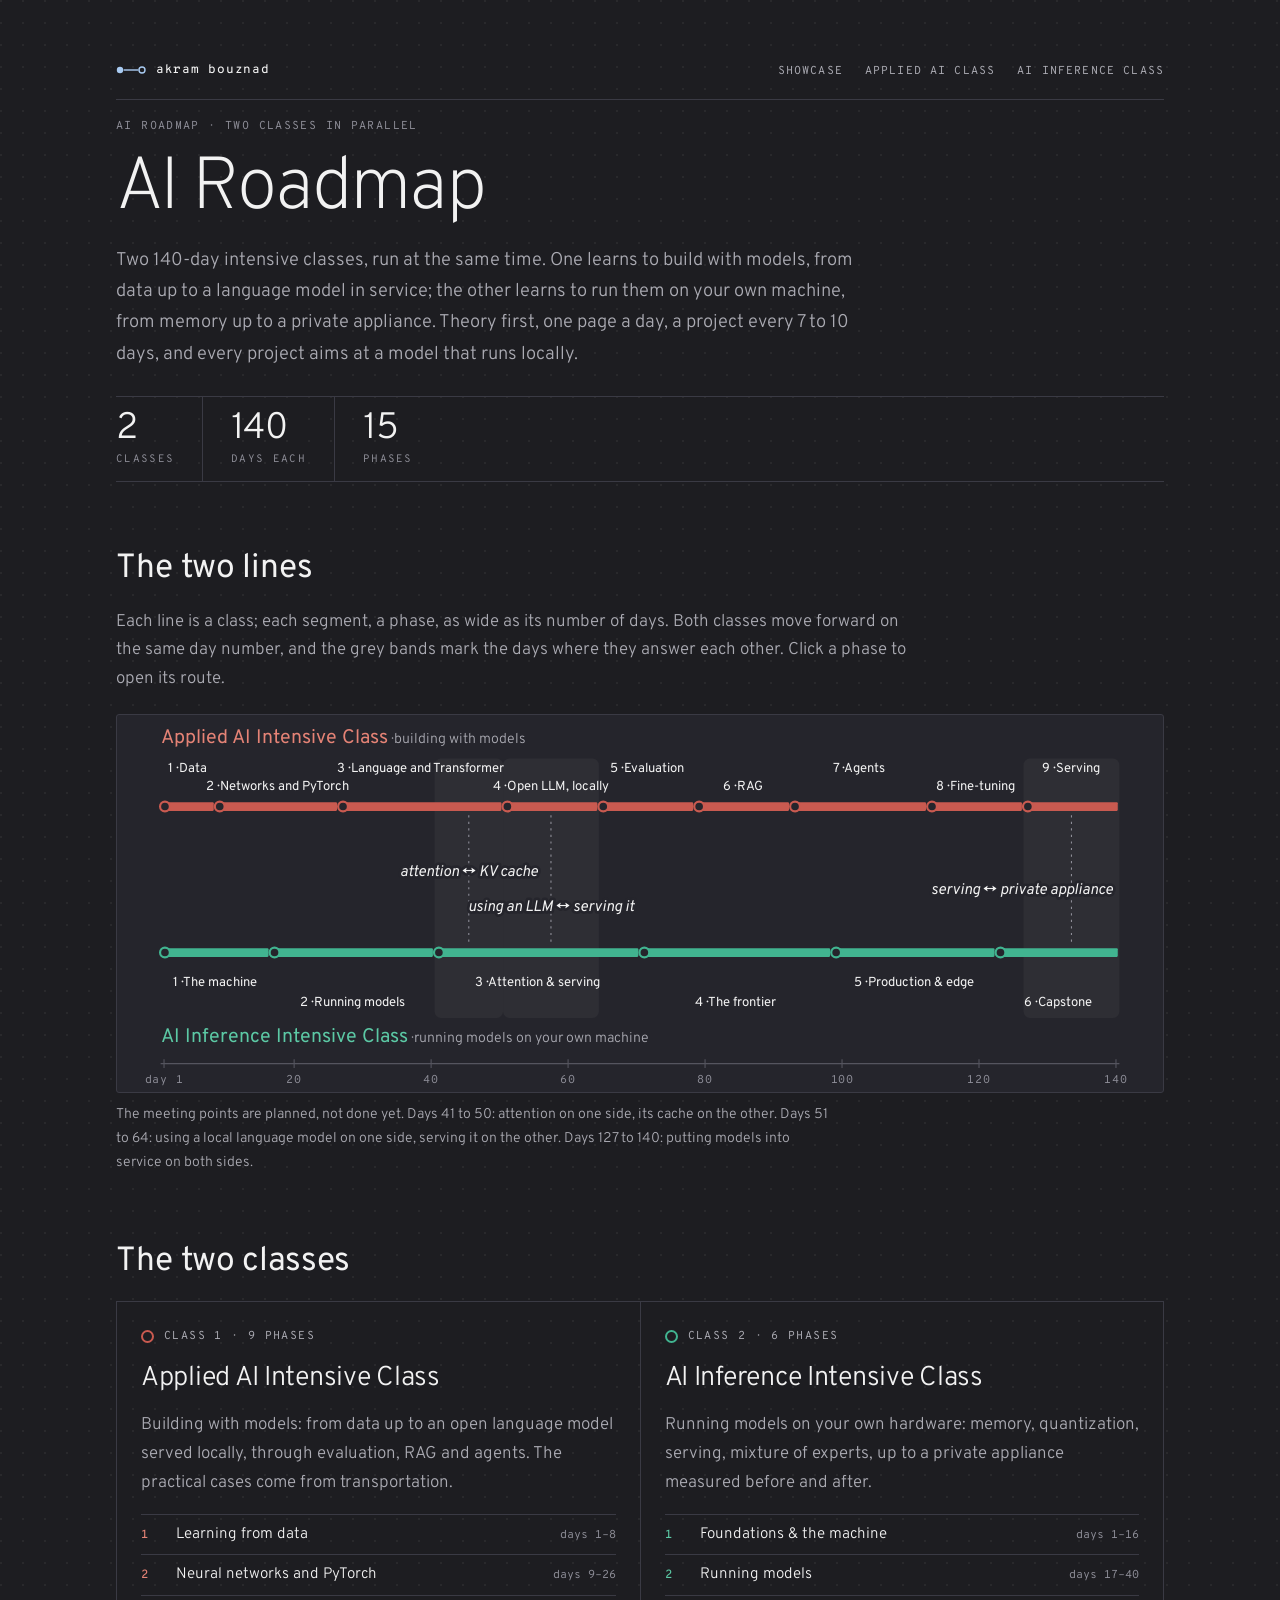
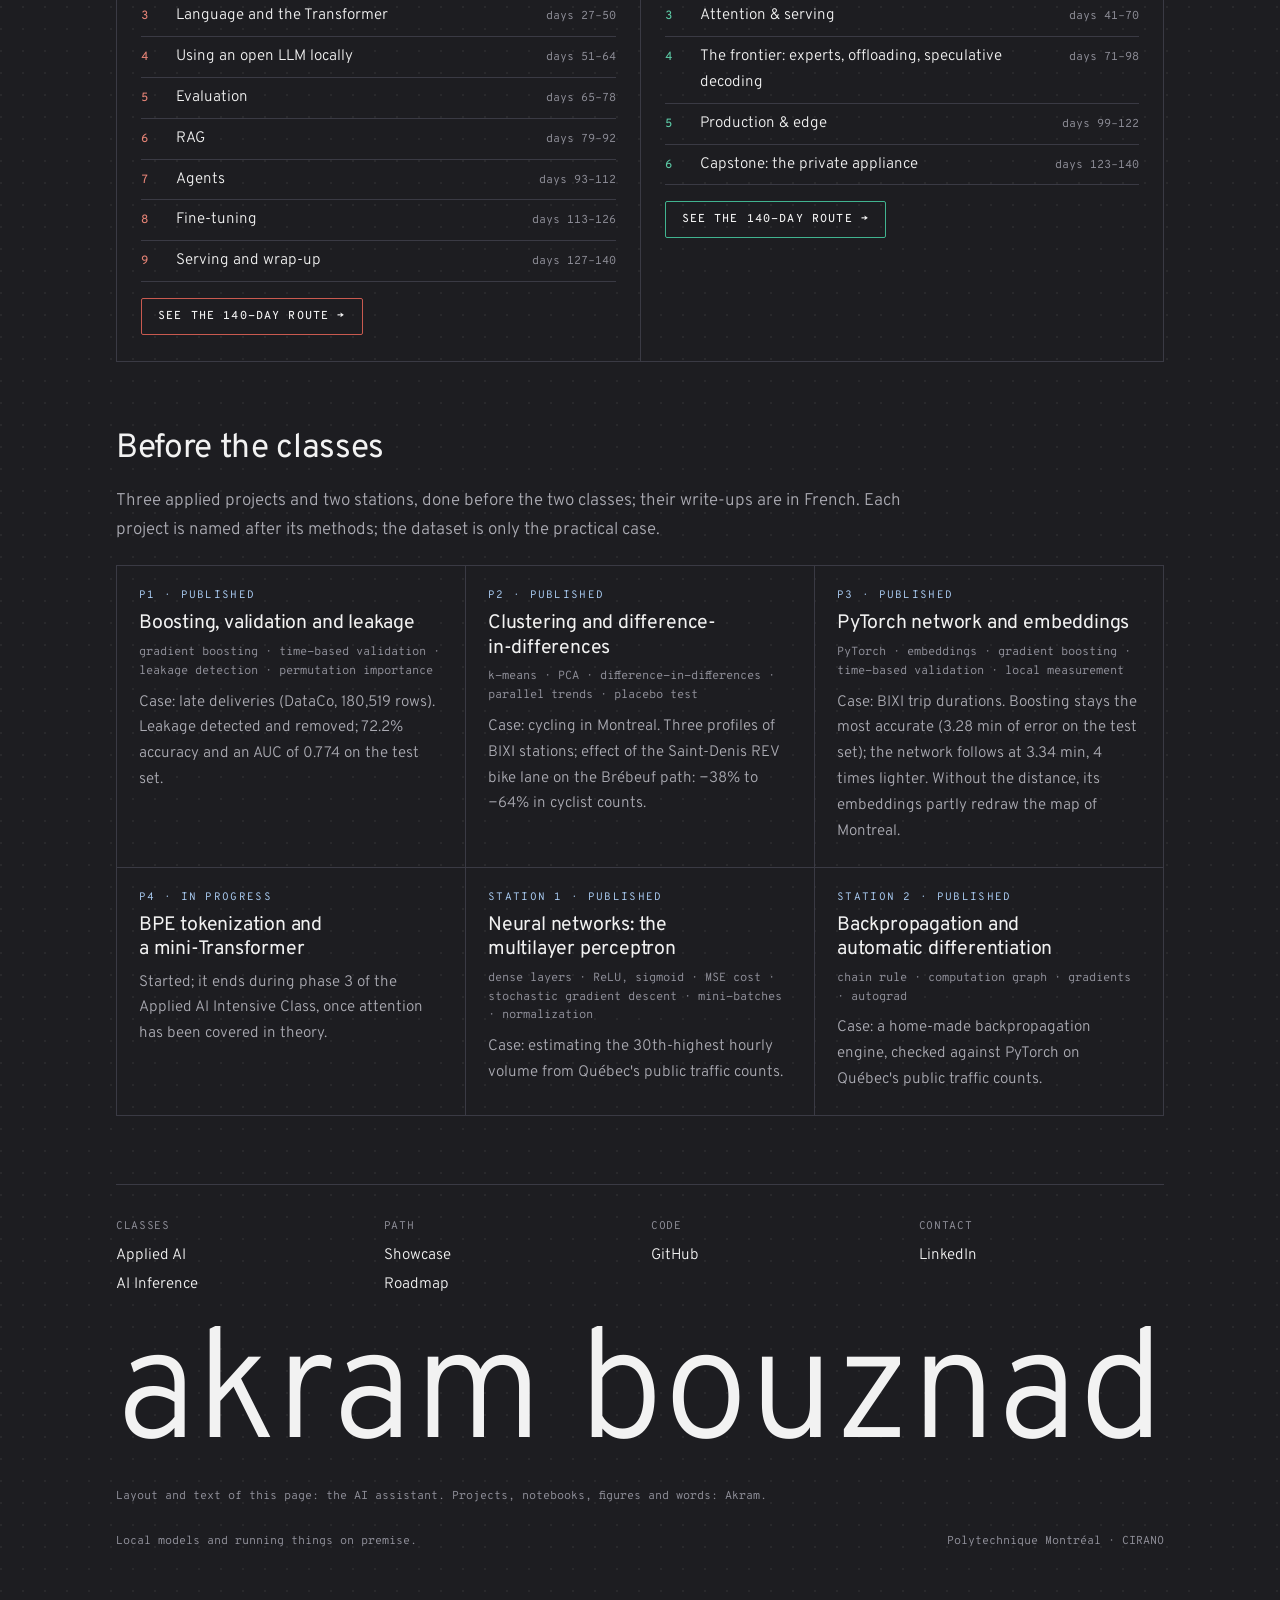
==== commit d77309b2: "Study map identity: neutral charcoal with a dot grid, Overpass, salmon, mint and blue; one large foo" ====
--- a/docs/index.html
+++ b/docs/index.html
@@ -7,24 +7,24 @@
 <meta name="description" content="Two 140-day intensive classes run in parallel: building with AI models, and running them on your own machine. Theory first, one page a day.">
 <link rel="preconnect" href="https://fonts.googleapis.com">
 <link rel="preconnect" href="https://fonts.gstatic.com" crossorigin>
-<link rel="stylesheet" href="https://fonts.googleapis.com/css2?family=Hanken+Grotesk:ital,wght@0,300..600;1,300..600&family=IBM+Plex+Mono:wght@400;500&family=Newsreader:ital,opsz,wght@0,6..72,300..500;1,6..72,300..500&display=swap">
+<link rel="stylesheet" href="https://fonts.googleapis.com/css2?family=Overpass+Mono:wght@400;500&family=Overpass:ital,wght@0,200..700;1,300..500&display=swap">
 <style>
 /* Page d'accueil du parcours : deux lignes parallèles, une par classe.
-   Identité « Route de nuit », la même que les classes et la vitrine : graphite bleuté, ambre, courbes de niveau ;
-   Newsreader (titres), Hanken Grotesk en poids fins (texte), IBM Plex Mono (étiquettes). Sombre seulement.
-   La classe Applied AI prend l'ambre (série 1), la classe AI Inference la sarcelle (série 2). */
+   Identité « Carte d'étude », la même que les classes et la vitrine : le charbon neutre d'une carte d'étude, une trame
+   de points, des traits fins ; Overpass et Overpass Mono. Sombre seulement. Couleurs validées pour les daltoniens :
+   la classe Applied AI prend le saumon (série 1), la classe AI Inference la menthe (série 2). */
 :root {
-  --fond: #232830; --surface: #2A3039; --relief: #323944; --texte: #ECE7DD; --secondaire: #AAB2BE; --discret: #959EAC;
-  --filet: #3B4350; --filet-fort: #4E5866; --signature: #EDBA5C; --accent: #EDBA5C;
-  --ia: #CB9027; --inference: #2FAE9D;
-  --police-titre: "Newsreader", Georgia, "Times New Roman", serif;
-  --police-texte: "Hanken Grotesk", "Segoe UI", system-ui, sans-serif;
-  --police-code: "IBM Plex Mono", ui-monospace, Consolas, monospace;
+  --fond: #1D1D21; --surface: #25252C; --relief: #2E2E36; --texte: #F2F2F2; --secondaire: #ABABB3; --discret: #8E8E98;
+  --filet: #3A3A44; --filet-fort: #55555F; --signature: #A9CBF2; --accent: #A9CBF2; --sur-marque: #151517;
+  --police-titre: "Overpass", "Segoe UI", system-ui, sans-serif;
+  --police-texte: "Overpass", "Segoe UI", system-ui, sans-serif;
+  --police-code: "Overpass Mono", ui-monospace, Consolas, monospace;
+  --ia: #C95A50; --ia-texte: #E58376; --inference: #41B490; --inference-texte: #5CC9A5;
   color-scheme: dark;
 }
 * { box-sizing: border-box; }
 body {
-  margin: 0; background: var(--fond); color: var(--texte); font-family: var(--police-texte); font-weight: 300;
+  margin: 0; background-color: var(--fond); background-image: radial-gradient(circle at 1px 1px, rgb(255 255 255 / 0.05) 1px, transparent 1.5px); background-size: 22px 22px; color: var(--texte); font-family: var(--police-texte); font-weight: 300;
   font-size: 17px; line-height: 1.7; -webkit-font-smoothing: antialiased; -moz-osx-font-smoothing: grayscale;
 }
 ::selection { background: color-mix(in oklab, var(--signature) 35%, transparent); }
@@ -34,7 +34,7 @@
 }
 .accueil > * { min-width: 0; }
 h1, h2, h3 { margin: 0; text-wrap: balance; font-family: var(--police-titre); font-weight: 400; letter-spacing: -0.01em; }
-h1 { font-size: clamp(2.7rem, 7vw, 4.6rem); line-height: 1.02; font-weight: 300; }
+h1 { font-size: clamp(2.7rem, 7vw, 4.6rem); line-height: 1; font-weight: 200; letter-spacing: -0.035em; }
 h2 { font-size: clamp(1.6rem, 3vw, 2.1rem); line-height: 1.12; }
 h3 { font-size: 1.22rem; line-height: 1.25; }
 strong, b { font-weight: 500; }
@@ -55,11 +55,6 @@
 
 /* En-tête : courbes de niveau discrètes */
 .entete { display: grid; gap: 18px; position: relative; isolation: isolate; padding-top: 34px; }
-.entete::before {
-  content: ""; position: absolute; z-index: -1; top: 58px; right: 0; width: min(520px, 72%); height: 280px;
-  background: var(--signature); opacity: 0.14; pointer-events: none;
-  -webkit-mask: url("data:image/svg+xml,%3Csvg xmlns='http://www.w3.org/2000/svg' viewBox='0 0 440 230' fill='none' stroke='black' stroke-width='1'%3E%3Cg transform='translate(300 108)'%3E%3Cpath vector-effect='non-scaling-stroke' d='M-150-8C-142-70-62-104 18-98S162-52 156 8 88 108 0 102-158 52-150-8Z'/%3E%3Cpath vector-effect='non-scaling-stroke' transform='rotate(5) scale(.8)' d='M-150-8C-142-70-62-104 18-98S162-52 156 8 88 108 0 102-158 52-150-8Z'/%3E%3Cpath vector-effect='non-scaling-stroke' transform='rotate(10) scale(.61)' d='M-150-8C-142-70-62-104 18-98S162-52 156 8 88 108 0 102-158 52-150-8Z'/%3E%3Cpath vector-effect='non-scaling-stroke' transform='rotate(16) scale(.43)' d='M-150-8C-142-70-62-104 18-98S162-52 156 8 88 108 0 102-158 52-150-8Z'/%3E%3Cpath vector-effect='non-scaling-stroke' transform='rotate(23) scale(.26)' d='M-150-8C-142-70-62-104 18-98S162-52 156 8 88 108 0 102-158 52-150-8Z'/%3E%3Cpath vector-effect='non-scaling-stroke' transform='translate(-232 70) rotate(-8) scale(.5)' d='M-150-8C-142-70-62-104 18-98S162-52 156 8 88 108 0 102-158 52-150-8Z'/%3E%3Cpath vector-effect='non-scaling-stroke' transform='translate(-232 70) rotate(-2) scale(.3)' d='M-150-8C-142-70-62-104 18-98S162-52 156 8 88 108 0 102-158 52-150-8Z'/%3E%3C/g%3E%3C/svg%3E") no-repeat right top / contain; mask: url("data:image/svg+xml,%3Csvg xmlns='http://www.w3.org/2000/svg' viewBox='0 0 440 230' fill='none' stroke='black' stroke-width='1'%3E%3Cg transform='translate(300 108)'%3E%3Cpath vector-effect='non-scaling-stroke' d='M-150-8C-142-70-62-104 18-98S162-52 156 8 88 108 0 102-158 52-150-8Z'/%3E%3Cpath vector-effect='non-scaling-stroke' transform='rotate(5) scale(.8)' d='M-150-8C-142-70-62-104 18-98S162-52 156 8 88 108 0 102-158 52-150-8Z'/%3E%3Cpath vector-effect='non-scaling-stroke' transform='rotate(10) scale(.61)' d='M-150-8C-142-70-62-104 18-98S162-52 156 8 88 108 0 102-158 52-150-8Z'/%3E%3Cpath vector-effect='non-scaling-stroke' transform='rotate(16) scale(.43)' d='M-150-8C-142-70-62-104 18-98S162-52 156 8 88 108 0 102-158 52-150-8Z'/%3E%3Cpath vector-effect='non-scaling-stroke' transform='rotate(23) scale(.26)' d='M-150-8C-142-70-62-104 18-98S162-52 156 8 88 108 0 102-158 52-150-8Z'/%3E%3Cpath vector-effect='non-scaling-stroke' transform='translate(-232 70) rotate(-8) scale(.5)' d='M-150-8C-142-70-62-104 18-98S162-52 156 8 88 108 0 102-158 52-150-8Z'/%3E%3Cpath vector-effect='non-scaling-stroke' transform='translate(-232 70) rotate(-2) scale(.3)' d='M-150-8C-142-70-62-104 18-98S162-52 156 8 88 108 0 102-158 52-150-8Z'/%3E%3C/g%3E%3C/svg%3E") no-repeat right top / contain;
-}
 .surtitre { font: 400 0.72rem/1.5 var(--police-code); letter-spacing: 0.12em; text-transform: uppercase; color: var(--discret); }
 .chapeau { font-size: 1.15rem; color: var(--secondaire); max-width: 64ch; }
 .faits { display: flex; flex-wrap: wrap; border-top: 1px solid var(--filet); border-bottom: 1px solid var(--filet); margin-top: 8px; }
@@ -86,8 +81,8 @@
 #deux-lignes a:hover .segment, #deux-lignes a:focus-visible .segment { stroke: var(--texte); stroke-width: 1.2; }
 #deux-lignes a { outline: none; }
 .titre-ligne { font: 400 18px var(--police-titre); }
-.titre-ligne.ia { fill: var(--ia); }
-.titre-ligne.inference { fill: var(--inference); }
+.titre-ligne.ia { fill: var(--ia-texte); }
+.titre-ligne.inference { fill: var(--inference-texte); }
 .langue { font: 300 13px var(--police-texte); fill: var(--secondaire); }
 .etiquette { font: 400 12px var(--police-texte); fill: var(--texte); }
 .rencontre { font: italic 400 14px var(--police-titre); fill: var(--texte); paint-order: stroke; stroke: var(--surface); stroke-width: 5px; stroke-linejoin: round; }
@@ -98,15 +93,15 @@
 /* Les deux classes : une grille à filets */
 .classes { display: grid; grid-template-columns: repeat(2, minmax(0, 1fr)); border-top: 1px solid var(--filet); border-left: 1px solid var(--filet); }
 .classe { border-right: 1px solid var(--filet); border-bottom: 1px solid var(--filet); padding: 26px 24px; display: grid; gap: 16px; align-content: start; }
-.classe.ia { --couleur: var(--ia); }
-.classe.inference { --couleur: var(--inference); }
+.classe.ia { --couleur: var(--ia); --couleur-texte: var(--ia-texte); }
+.classe.inference { --couleur: var(--inference); --couleur-texte: var(--inference-texte); }
 .classe .surtitre { display: flex; align-items: center; gap: 10px; }
 .classe .surtitre::before { content: ""; width: 9px; height: 9px; border-radius: 50%; border: 2px solid var(--couleur); flex: none; }
 .classe h3 { font-size: 1.7rem; font-weight: 300; }
 .classe > p { color: var(--secondaire); }
 .phases-carte { list-style: none; padding: 0; display: grid; font-size: 0.95rem; border-top: 1px solid var(--filet); }
 .phases-carte li { display: grid; grid-template-columns: 1.8em minmax(0, 1fr) auto; gap: 8px; align-items: baseline; padding: 7px 0; border-bottom: 1px solid var(--filet); }
-.phases-carte .num { font: 500 0.75rem var(--police-code); color: var(--couleur); }
+.phases-carte .num { font: 500 0.75rem var(--police-code); color: var(--couleur-texte); }
 .phases-carte .jours { font: 400 0.72rem var(--police-code); color: var(--discret); white-space: nowrap; }
 .bouton-classe {
   justify-self: start; font: 500 0.72rem/1 var(--police-code); letter-spacing: 0.1em; text-transform: uppercase;
@@ -133,6 +128,16 @@
   .accueil { gap: 52px; }
   .faits span { padding-right: 18px; margin-right: 18px; }
 }
+/* Le pied de page, le même sur tous les sites : des colonnes de liens, puis le nom en très grand. */
+.pied { display: grid; gap: 28px; padding-top: 34px; border-top: 1px solid var(--filet); }
+.pied-colonnes { display: grid; grid-template-columns: repeat(auto-fit, minmax(150px, 1fr)); gap: 22px; }
+.pied-titre { font: 400 0.7rem/1.4 var(--police-code); letter-spacing: 0.06em; text-transform: uppercase; color: var(--discret); margin-bottom: 8px; }
+.pied ul { list-style: none; padding: 0; display: grid; gap: 4px; }
+.pied ul a { color: var(--texte); text-decoration: none; font-size: 0.95rem; }
+.pied ul a:hover { color: var(--accent); }
+.pied-nom { display: block; width: 100%; height: auto; }
+.pied-nom text { font-family: var(--police-titre); font-weight: 300; fill: var(--texte); }
+.pied-bas { display: flex; flex-wrap: wrap; justify-content: space-between; gap: 6px 20px; font: 400 0.72rem/1.4 var(--police-code); color: var(--discret); }
 @media (prefers-reduced-motion: reduce) { * { transition: none !important; } }
 </style>
 </head>
@@ -211,14 +216,16 @@
     </ul>
   </section>
 
-  <footer>
-    <p>The GitHub repositories:</p>
-    <ul>
-      <li><a href="https://github.com/akrambouznad789-cyber/roadmap-ia">roadmap-ia</a>: this page, the projects and the stations</li>
-      <li><a href="https://github.com/akrambouznad789-cyber/applied-ai-intensive-class">applied-ai-intensive-class</a></li>
-      <li><a href="https://github.com/akrambouznad789-cyber/ai-inference-intensive-class">ai-inference-intensive-class</a></li>
-    </ul>
-    <p>Layout and text of this page: the AI assistant. Projects, notebooks, figures and words: Akram.</p>
+<footer class="pied">
+    <div class="pied-colonnes">
+      <div><p class="pied-titre">Classes</p><ul><li><a href="https://akrambouznad789-cyber.github.io/applied-ai-intensive-class/">Applied AI</a></li><li><a href="https://akrambouznad789-cyber.github.io/ai-inference-intensive-class/">AI Inference</a></li></ul></div>
+      <div><p class="pied-titre">Path</p><ul><li><a href="https://akrambouznad789-cyber.github.io/">Showcase</a></li><li><a href="https://akrambouznad789-cyber.github.io/roadmap-ia/">Roadmap</a></li></ul></div>
+      <div><p class="pied-titre">Code</p><ul><li><a href="https://github.com/akrambouznad789-cyber">GitHub</a></li></ul></div>
+      <div><p class="pied-titre">Contact</p><ul><li><a href="https://www.linkedin.com/in/akram-bouznad-68aa7b292/">LinkedIn</a></li></ul></div>
+    </div>
+    <svg class="pied-nom" viewBox="0 0 1000 128" role="img" aria-label="Akram Bouznad"><text x="0" y="106" font-size="150" textLength="1000" lengthAdjust="spacingAndGlyphs">akram bouznad</text></svg>
+    <p class="pied-bas"><span>Layout and text of this page: the AI assistant. Projects, notebooks, figures and words: Akram.</span></p>
+    <p class="pied-bas"><span>Local models and running things on premise.</span><span>Polytechnique Montréal · CIRANO</span></p>
   </footer>
 </main>
 
